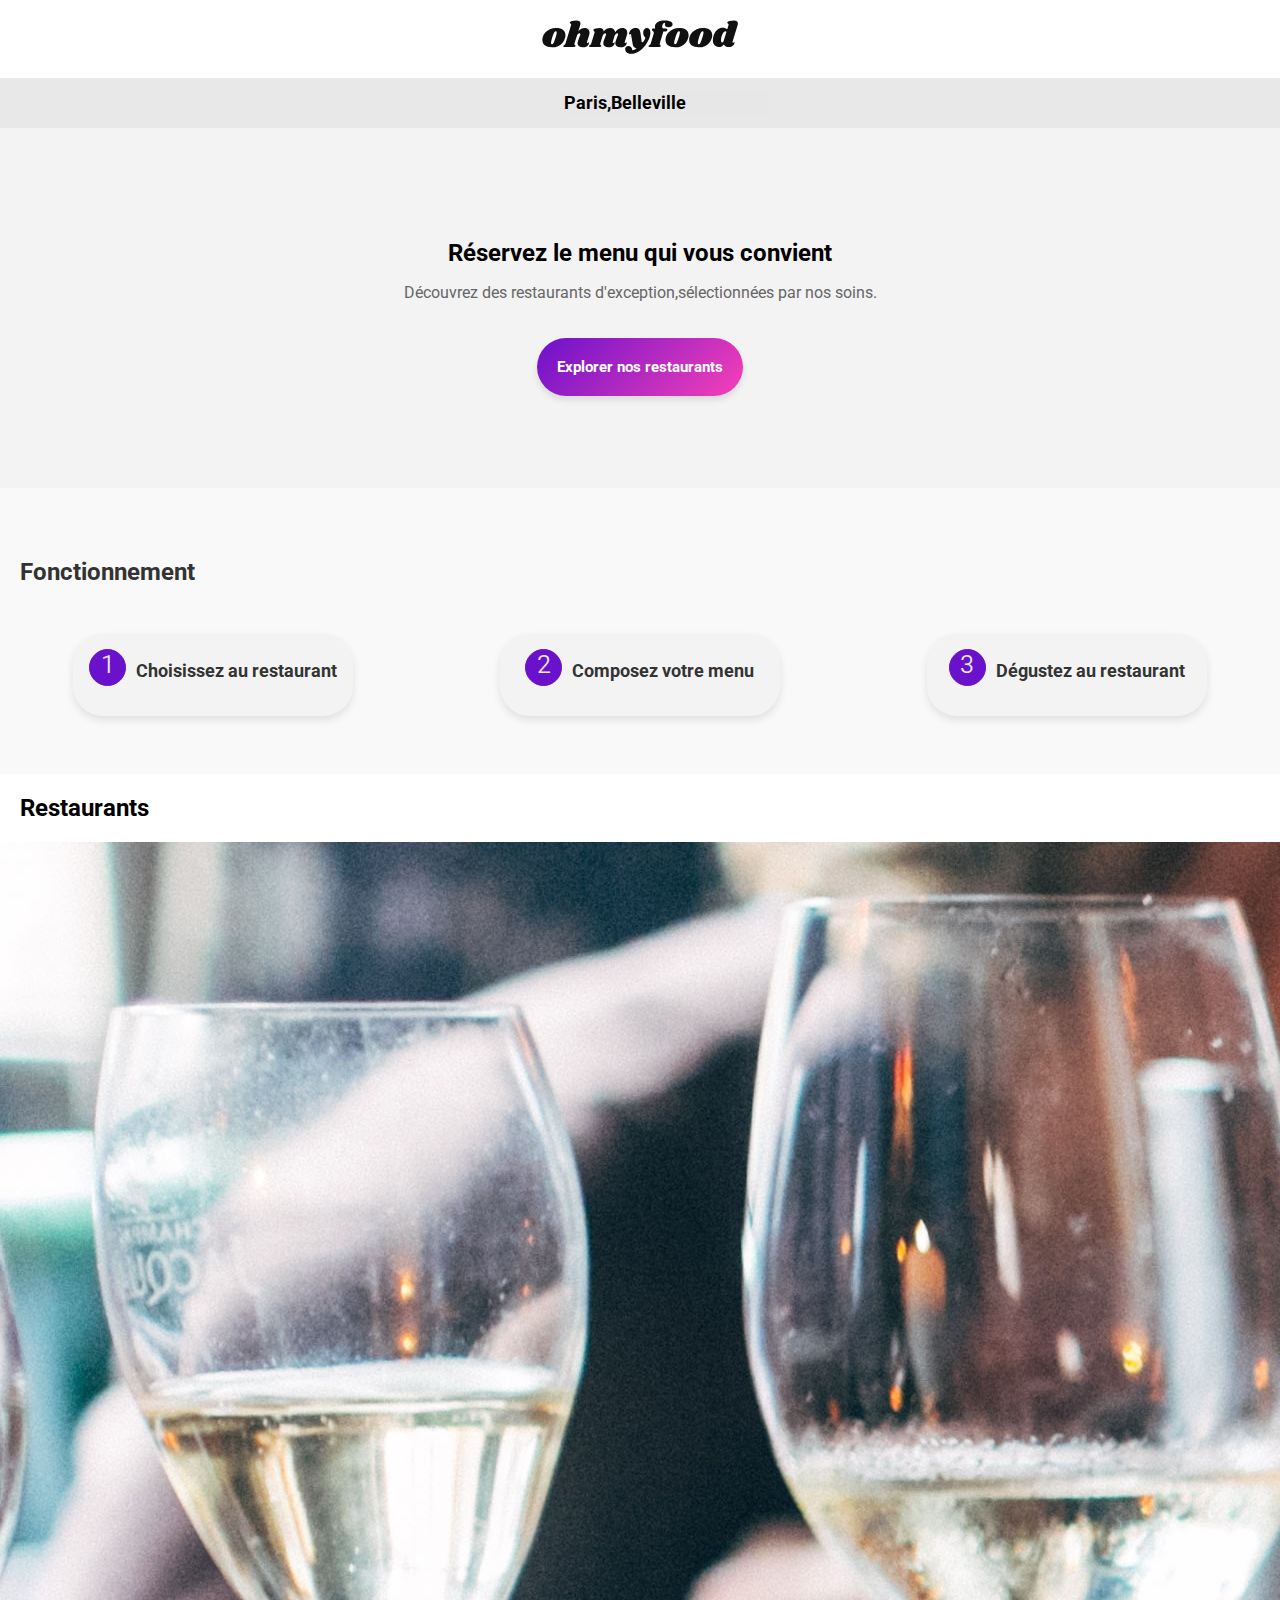
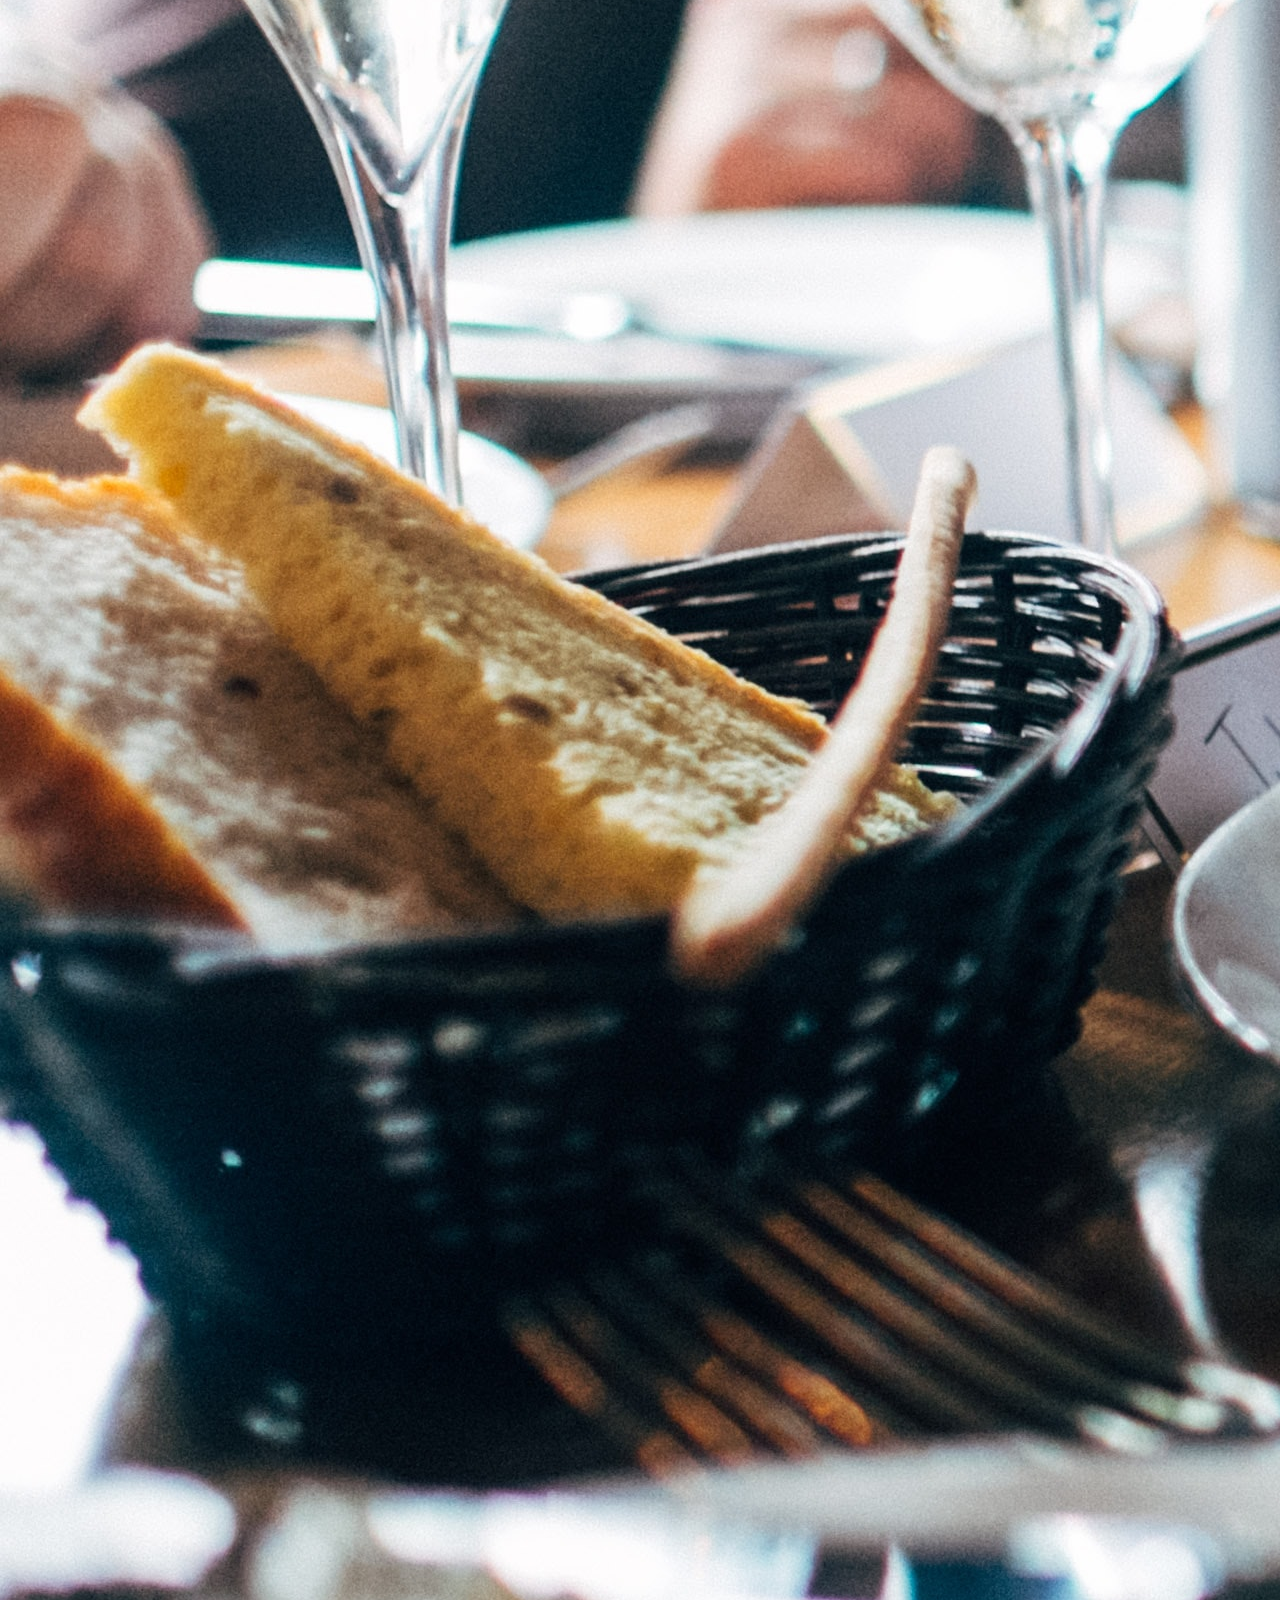
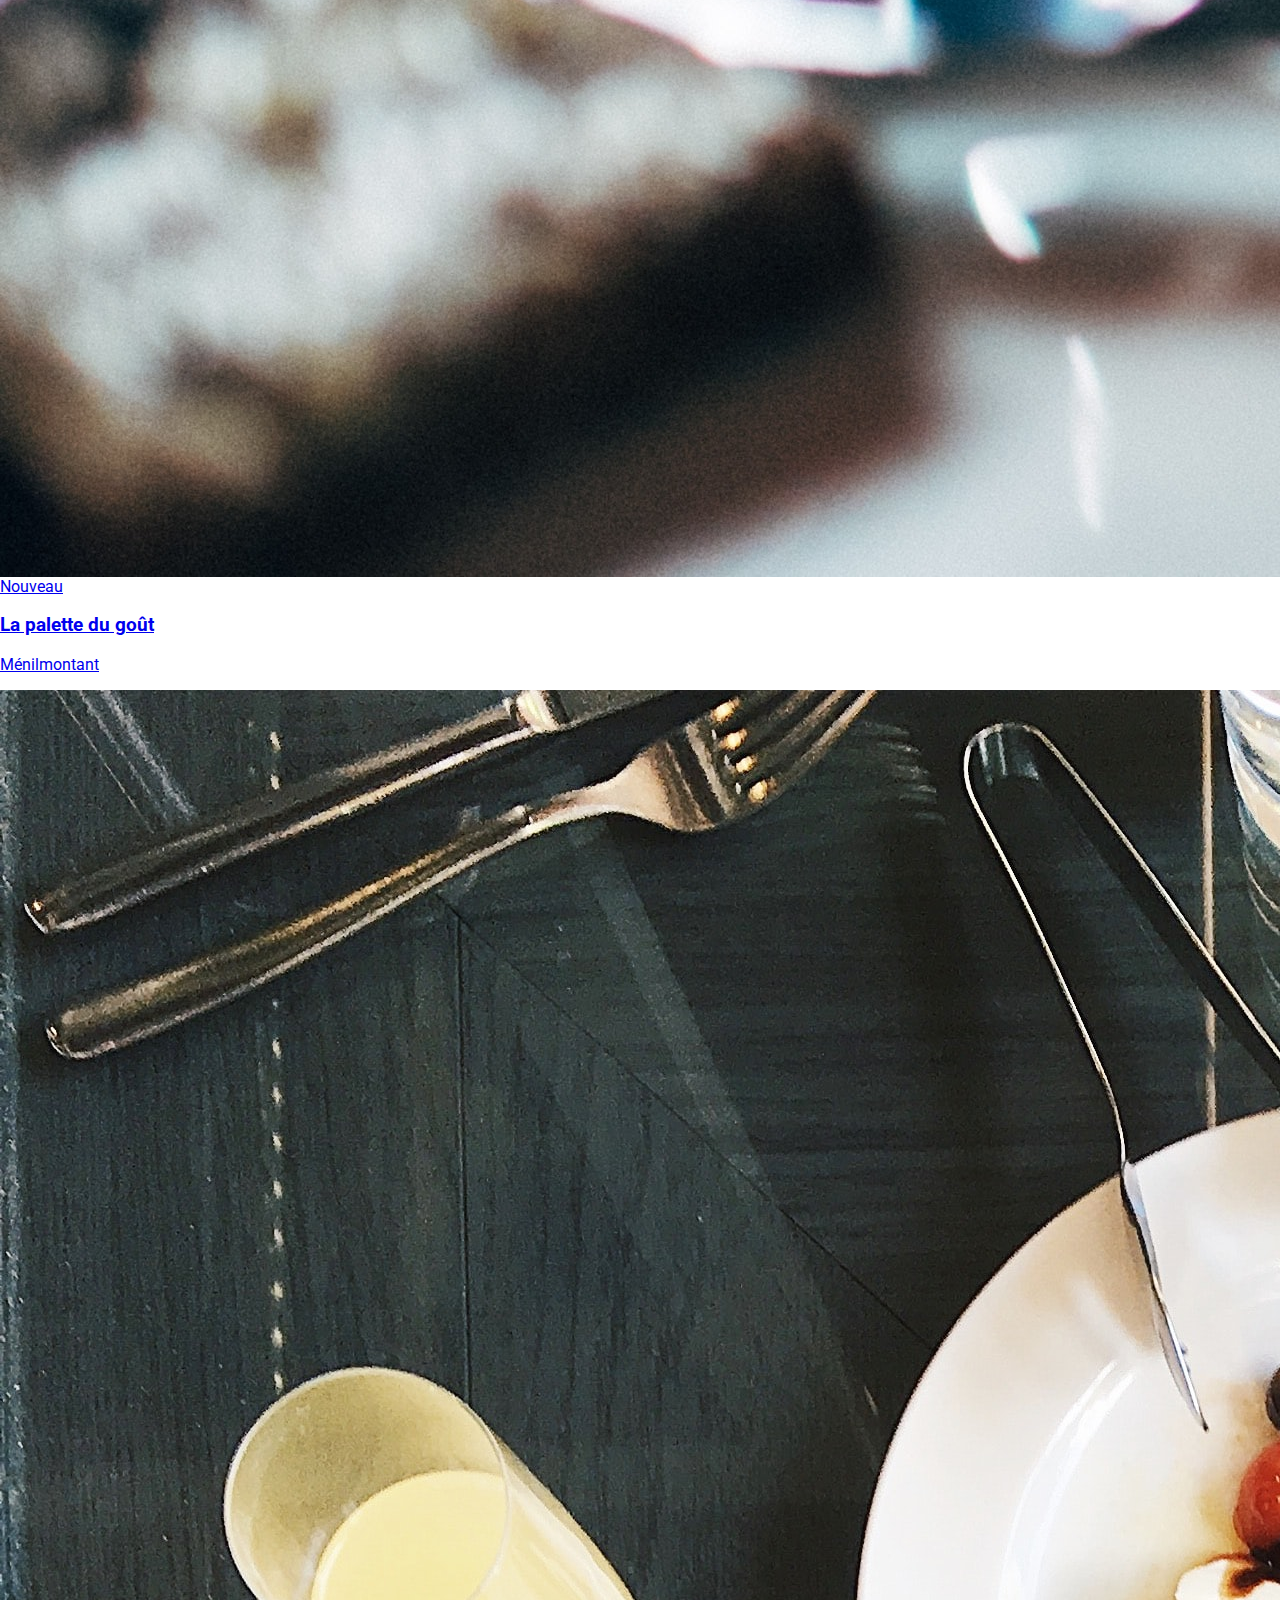
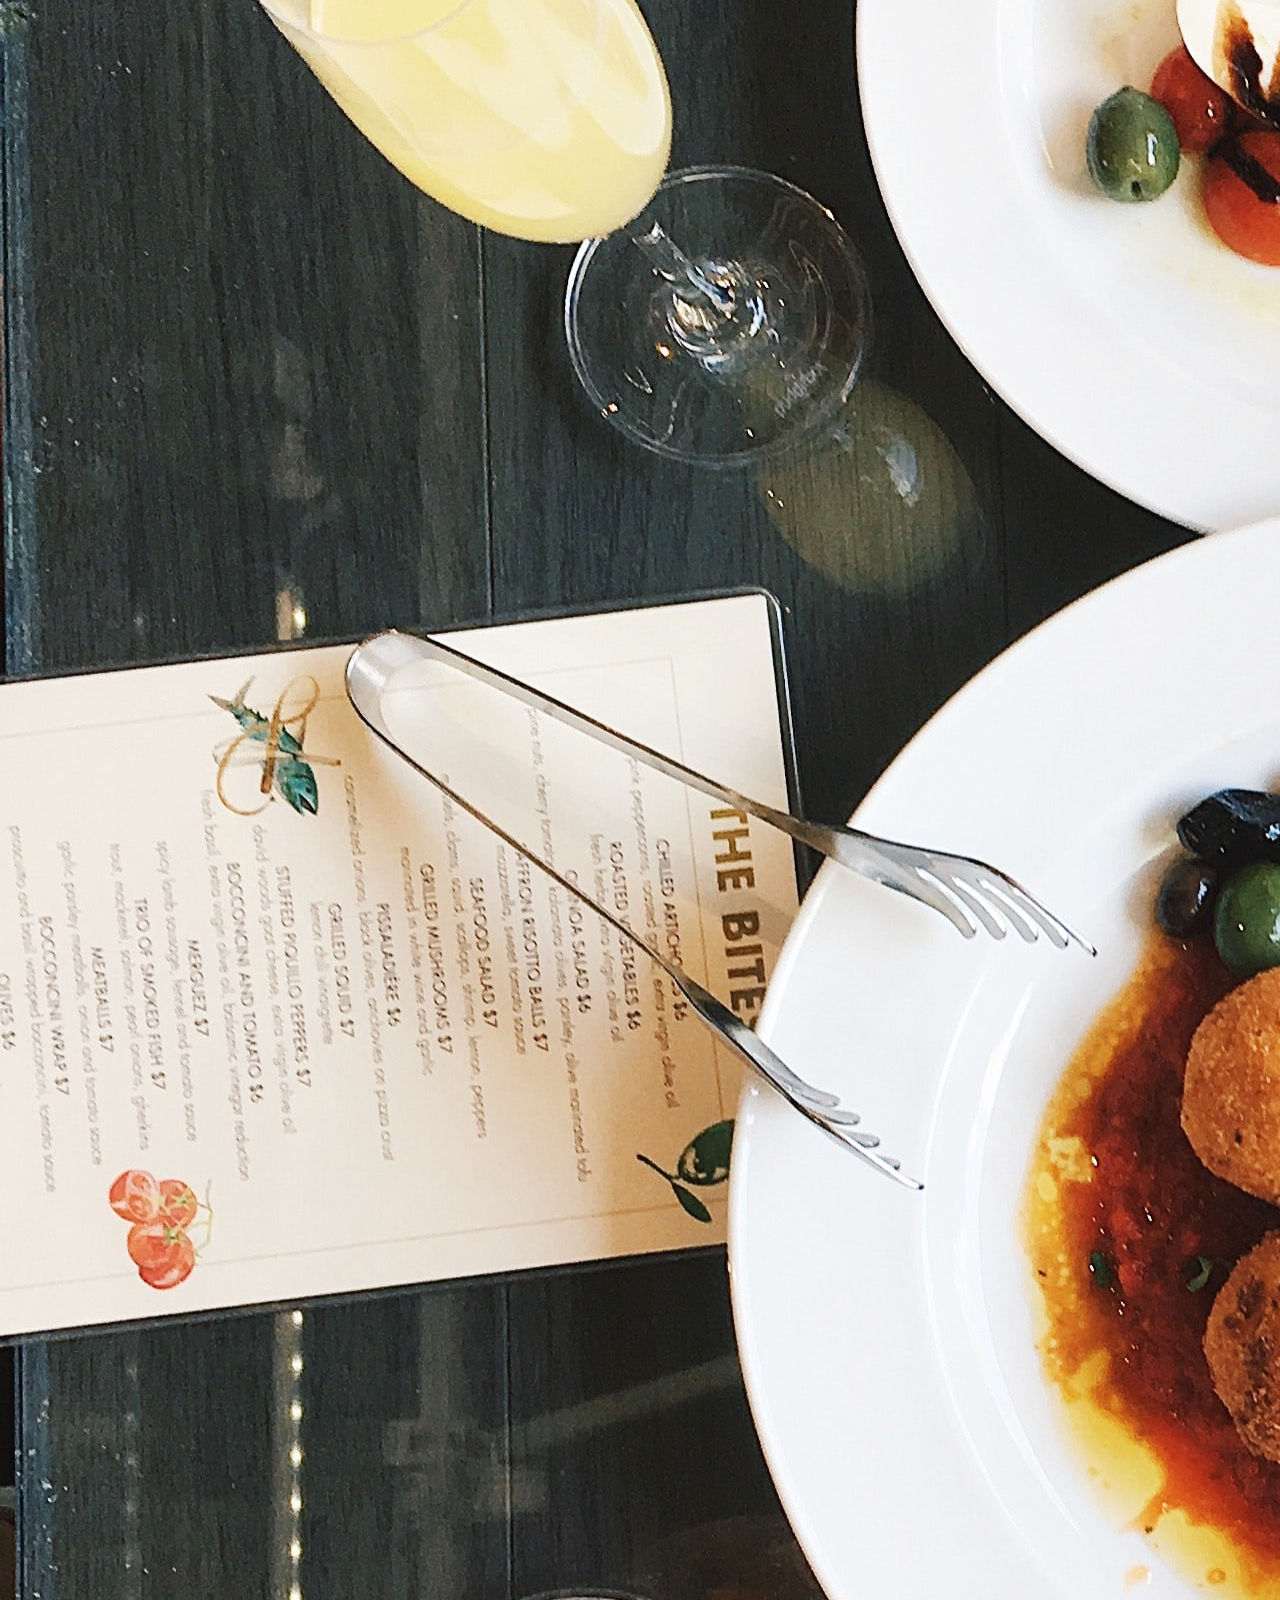
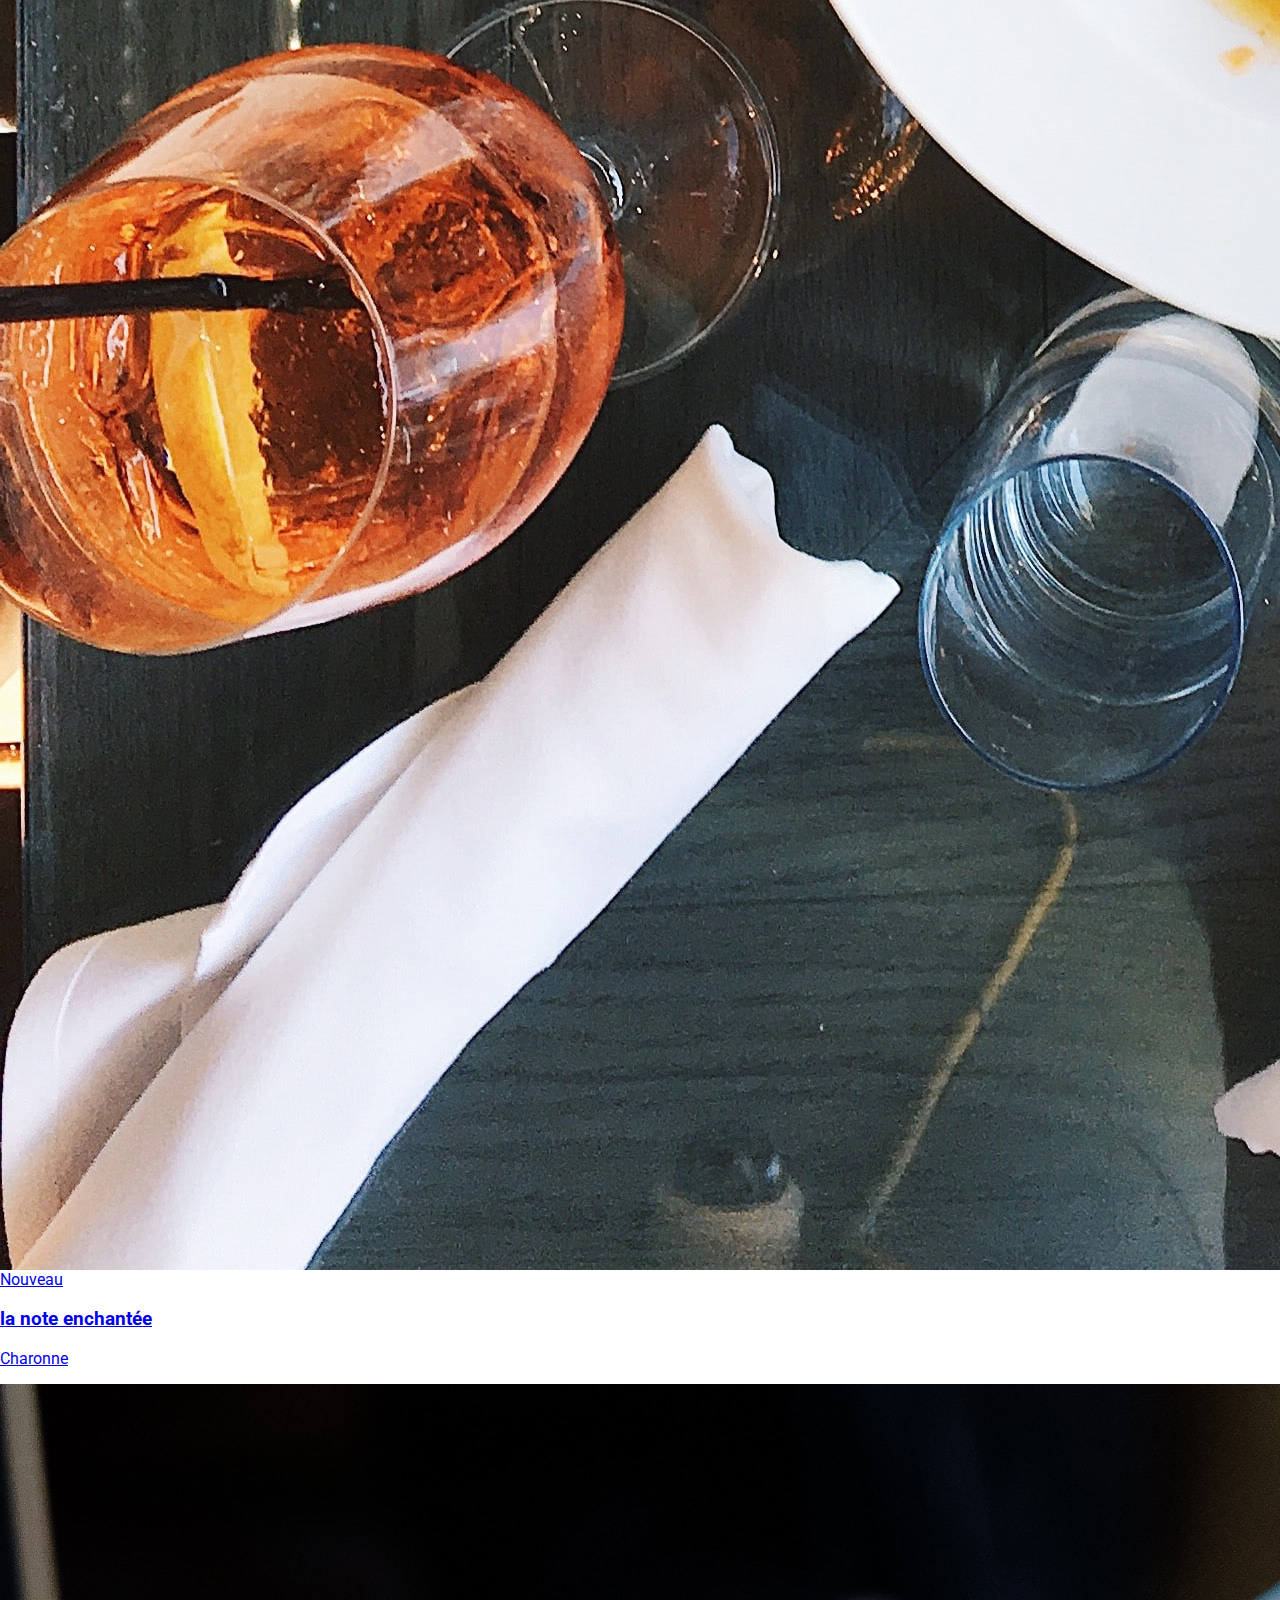
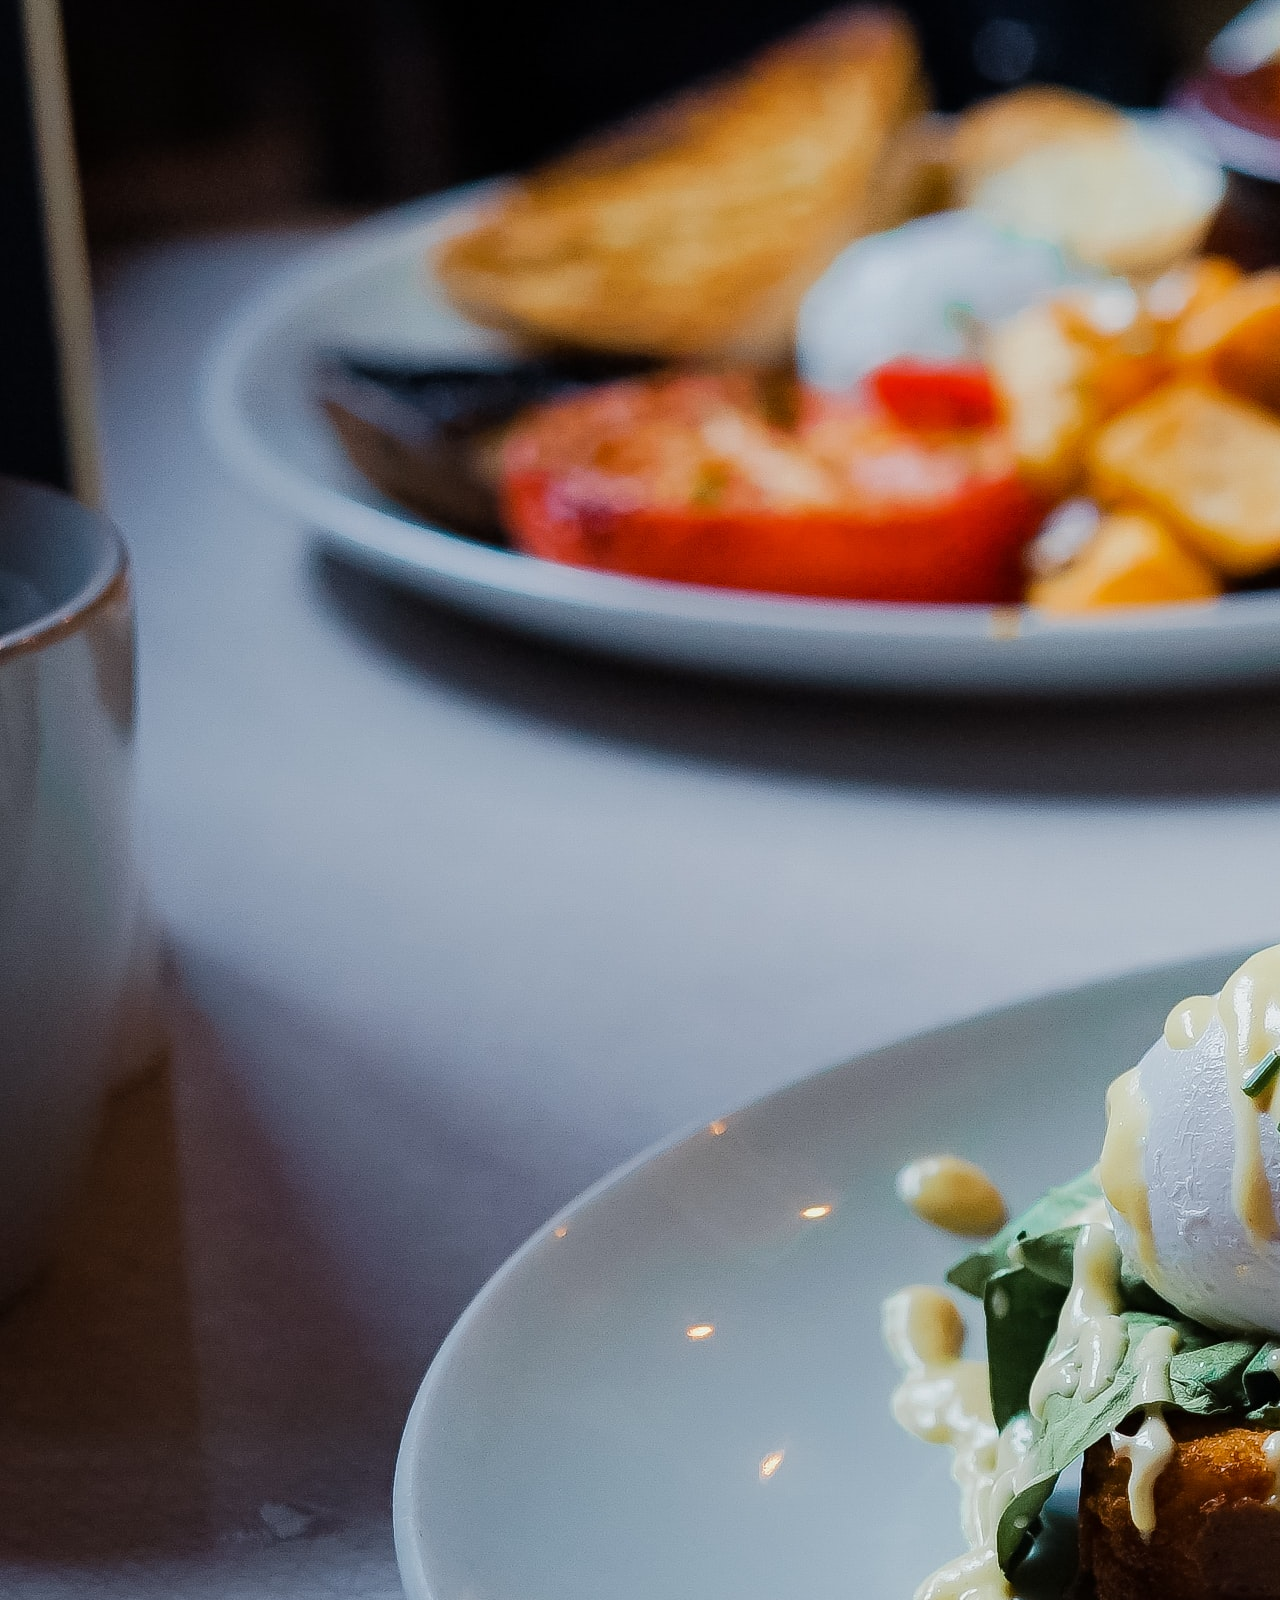
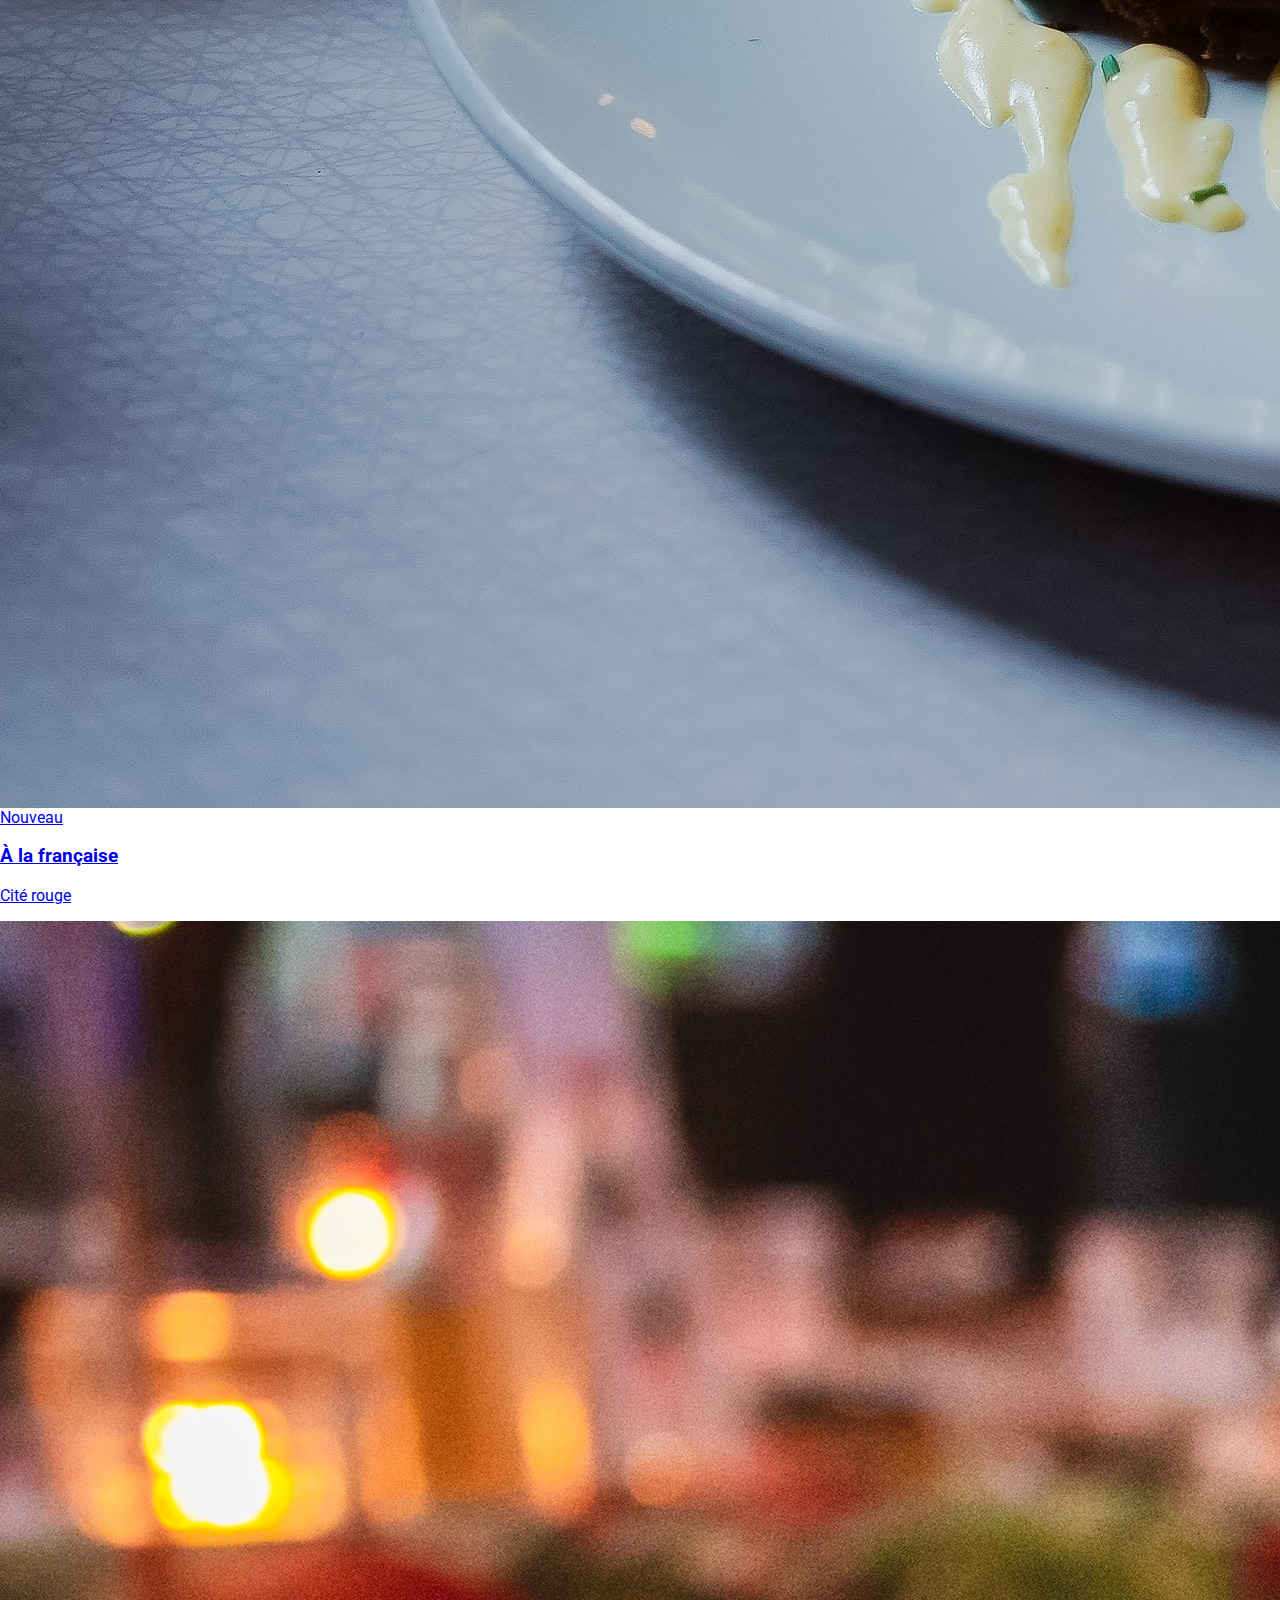
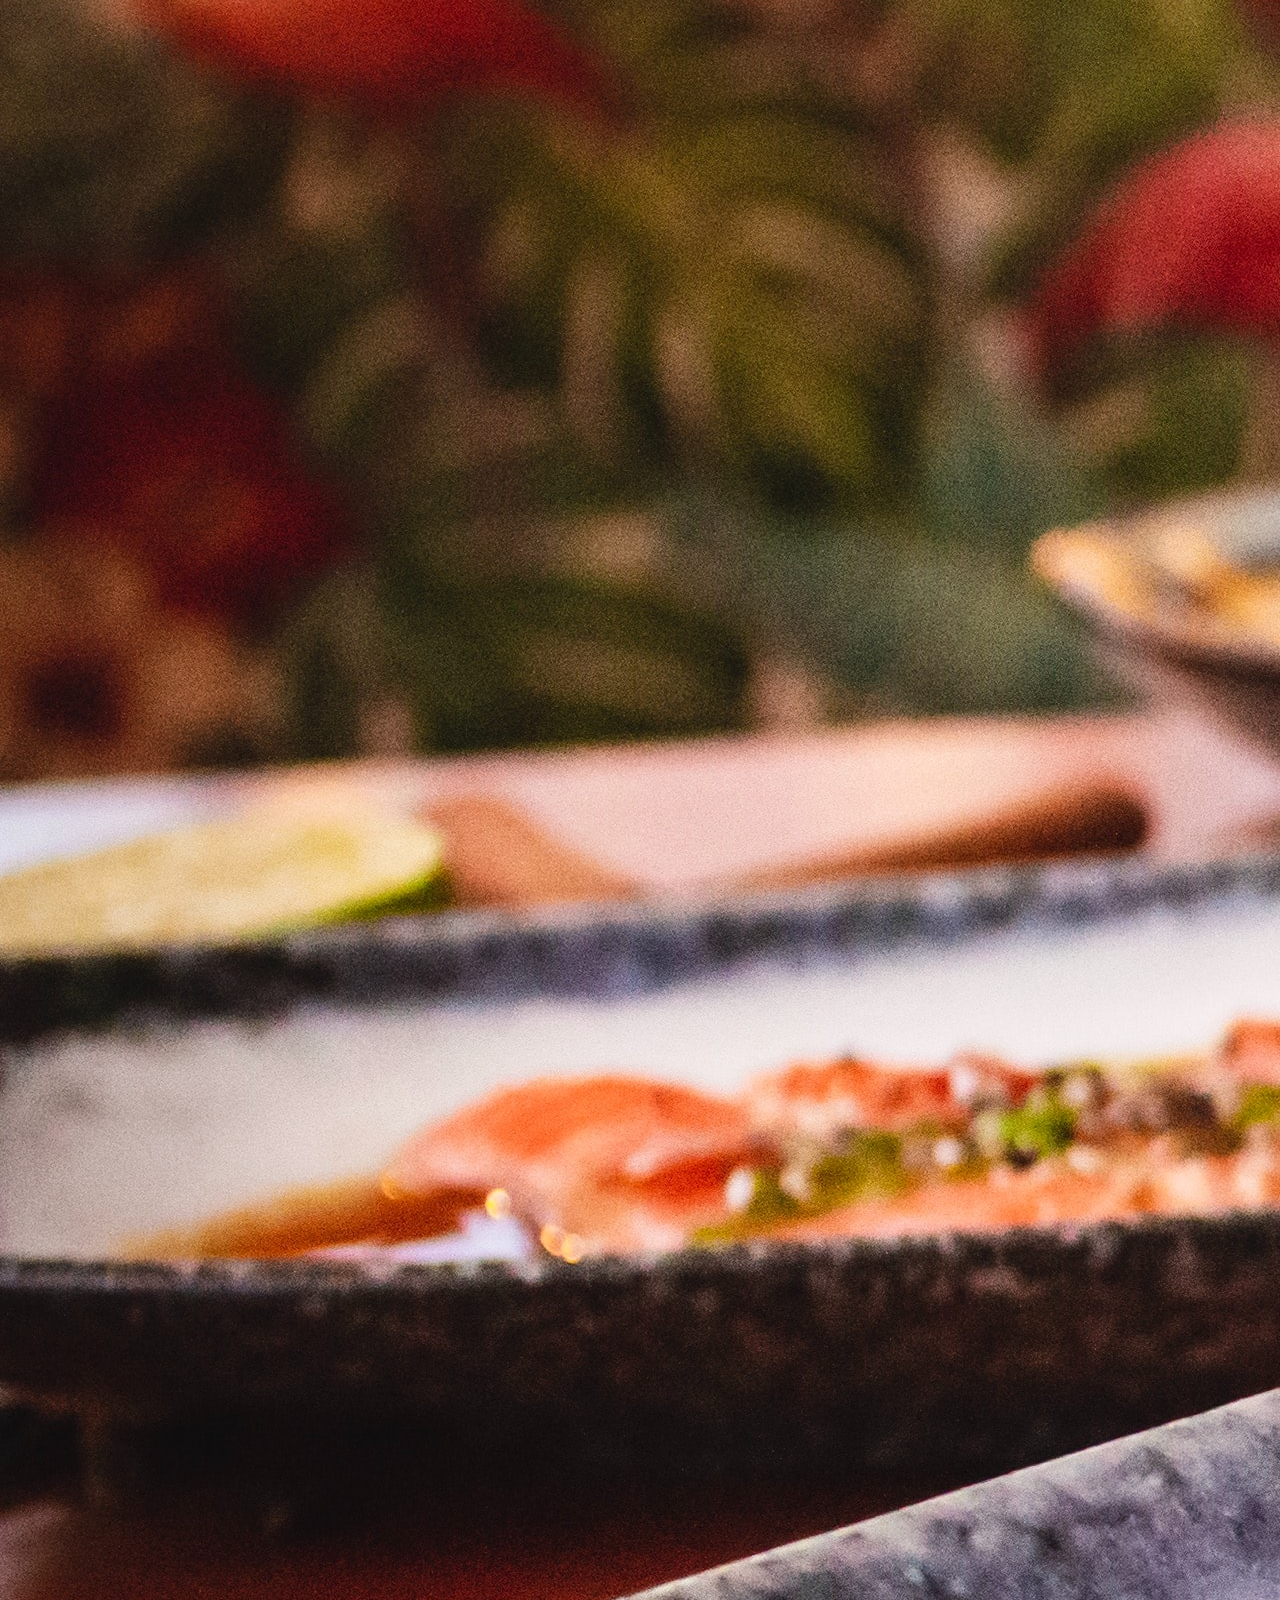
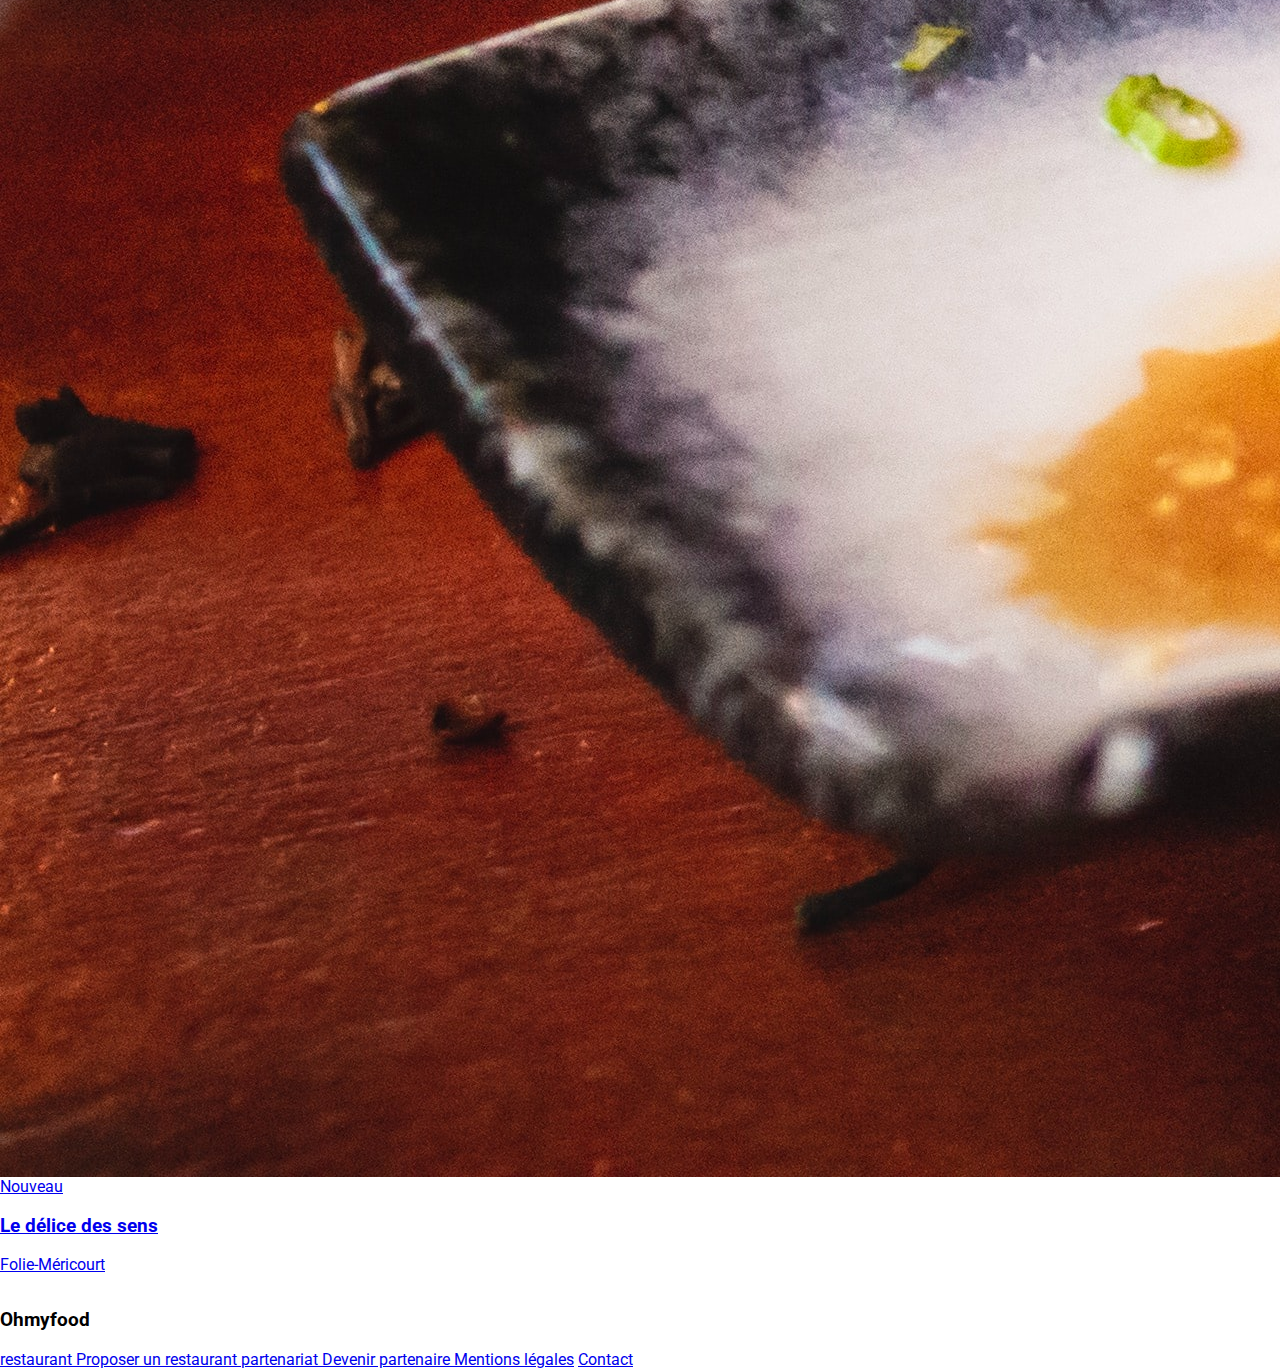
==== index.html @ b52eb246 "qq modis scss" ====
<!DOCTYPE html>
<html lang="fr">
<head>
    <meta charset="UTF-8">
    <meta name="viewport" content="width=device-width, initial-scale=1.0">
    <title>Oh my food</title>
    <link rel="preconnect" href="https://fonts.googleapis.com">
    <link rel="preconnect" href="https://fonts.gstatic.com" crossorigin>
    <link href="https://fonts.googleapis.com/css2?family=Roboto:ital,wght@0,100;0,300;0,400;0,500;0,700;0,900;1,100;1,300;1,400;1,500;1,700;1,900&family=Shrikhand&display=swap" rel="stylesheet">
    <link rel="stylesheet" href="SASS/style.css">
</head>
<body>
    <div class="main-container">
        <header class="header">
            <div class="container-logo">
               <img src="./images/logo/ohmyfood@2x.svg" alt="logo ohmyfood">   
            </div>
        </header>
    </div>                
            <!--formulaire de recherche-->
           
     <form method="get" action="#" class="formulaire">
        <i class="fa-solid fa-location-dot"></i>
        <input type="search" class="texte-recherche" name="localisation" placeholder="Paris,Belleville">
     </form>          
    
            <!--les reservations-->

    <section class="reservations">
        <div class="texte-reservations">
            <h2>Réservez le menu qui vous convient</h2>
            <p>Découvrez des restaurants d'exception,sélectionnées par nos soins.</p>
        </div> 

        <div class="button">
            <a href="#" class="button"><h3>Explorer nos restaurants</h3></a>  
        </div>
    </section>

            <!--Fonctionnement-->
            
    <section class="Fonctionnement">
        
        <h2 class="title-Fonctionnement">Fonctionnement</h2>
            
        <div class="container-fonctionnement">
            
            <article class="ordercard">
                <div class="ordernumber">1</div>
                <i class="fa-solid fa-mobile-screen-button"></i>
                <h3 class="orderText">Choisissez au restaurant</h3>
            </article>
            
            <article class="ordercard">
                <div class="ordernumber">2</div>
                <i class="fa-regular fa-list-ul"></i>
                <h3 class="orderText">Composez votre menu</h3>
            </article>    
                
            <article class="ordercard">
                <div class="ordernumber">3</div>
                <i class="fa-solid fa-store"></i>
                <h3 class="orderText">Dégustez au restaurant</h3>
            </article>    
        </div>
    </section>
    
            <!--Restaurants-->
<main>
    <section class="restaurants">
        
        <h2 class="title-restaurant">Restaurants</h2>
            
        <div class="container-restaurant">
            <a href="#">
                <article class="card-restaurant">
                    <img src="./images/restaurants/jay-wennington-N_Y88TWmGwA-unsplash.jpg" alt="la palette du gout">   
                    <div class="tag">Nouveau</div>
                    <div class="card-content">
                        <h3 class="restaurantname">La palette du goût</h3>
                        <p class="restaurantlocation">Ménilmontant</p>
                    </div>
                </article>
            </a>
            <a href="#">
                <article class="card-restaurant">
                    <img src="./images/restaurants/stil-u2Lp8tXIcjw-unsplash.jpg" alt="la note enchantée">
                    <div class="tag">Nouveau</div>
                    <div class="card-content">
                        <h3 class="restaurantname">la note enchantée</h3>
                        <p class="restaurantlocation">Charonne</p>
                    </div>
                </article>
            </a>
            <a href="#">
                <article class="card-restaurant">
                    <img src="./images/restaurants/toa-heftiba-DQKerTsQwi0-unsplash.jpg" alt="A la francaise">
                    <div class="tag">Nouveau</div>
                    <div class="card-content">
                        <h3 class="restaurantname">À la française</h3>
                        <p class="restaurantlocation">Cité rouge</p>
                    </div>
                </article>
            </a>
            <a href="#">
                <article class="card-restaurant">
                    <img src="./images/restaurants/louis-hansel-shotsoflouis-qNBGVyOCY8Q-unsplash.jpg" alt="Le delice des sens">
                    <div class="tag">Nouveau</div>
                    <div class="card-content">
                        <h3 class="restaurantname">Le délice des sens</h3>
                        <p class="restaurantlocation">Folie-Méricourt</p>
                    </div>
                </article>
            </a>    
        </div>
    </section>
</main>
            <!--footer-->
    
<footer>
    <div class="information">
        <h3 class="footer-title">Ohmyfood</h3>
    <nav>
        <a href="#" class="footerLink">
            <span class="fa-solid fa-utensils">restaurant</span>
            Proposer un restaurant
        </a>
        <a href="#" class="footerLink">
            <span class="fa-sharp fa-solid fa-handshake-angle">partenariat</span>
            Devenir partenaire
        </a>
        <a href="#" class="footerLink">Mentions légales</a>
        <a href="mailto:contact@ohmyfood.com" class="footerLink">Contact</a>
    </nav>   
    </div>
</footer>
</body>
</html>
---- SASS/style.css ----
* {
  font-family: "Roboto", sans-serif;
}

html {
  height: 100%;
}

body {
  margin: 0px;
}

header, container-logo {
  margin-top: 20px;
  margin-bottom: 20px;
  display: flex;
  flex-direction: column;
  align-items: center;
}

/*****formulaire de recherche*****/
.formulaire {
  background-color: rgba(231, 231, 231, 0.962);
  width: 100%;
  height: 50px;
  display: flex;
  align-items: center;
  justify-content: center;
  margin-right: 15px;
}

.texte-recherche {
  border-style: none;
  border-right: none;
  font-size: 16px;
  font-weight: 500;
  background-color: rgba(231, 231, 231, 0.962);
  margin-left: 50px;
  outline: none;
}

.texte-recherche::-moz-placeholder {
  font-weight: 700;
  font-size: 18px;
  line-height: 21.13px;
  color: black;
}

.texte-recherche::placeholder {
  font-weight: 700;
  font-size: 18px;
  line-height: 21.13px;
  color: black;
}

/*****reservations*****/
.reservations {
  background-color: rgb(243, 243, 243);
  display: flex;
  flex-direction: column;
  align-items: center;
  justify-content: center;
  height: 40vh;
}
.reservations .texte-reservations {
  text-align: center;
  margin-bottom: 20px;
}
.reservations .texte-reservations h2 {
  font-size: 24 px;
  font-weight: 700;
  margin-bottom: 10px;
}
.reservations .texte-reservations p {
  font-size: 16px;
  color: #666666;
}
.reservations .button a {
  padding: 15px 15px;
  background: linear-gradient(135deg, #6a11cb, #f740b7);
  color: white;
  text-decoration: none;
  border-radius: 50px;
  font-size: 15px;
  font-weight: bold;
  display: inline-block;
  text-align: center;
  box-shadow: 0 4px 6px rgba(0, 0, 0, 0.1);
  transition: background 0.3s ease;
}
.reservations .button a h3 {
  margin: 5px;
  font-size: 15px;
}
.reservations .button a:hover {
  background: linear-gradient(135deg, #b359e6, #ff66cc);
}

/*****fonctionnement*****/
.Fonctionnement {
  padding: 50px 0;
  background-color: #f9f9f9;
}
.Fonctionnement .title-Fonctionnement {
  text-align: start;
  margin-left: 20px;
  font-weight: bold;
  margin-bottom: 40px;
  color: #333;
}
.Fonctionnement .container-fonctionnement {
  display: flex;
  justify-content: space-around;
  align-items: center;
  flex-wrap: wrap;
}
.Fonctionnement .ordercard {
  display: flex;
  align-items: center;
  justify-content: center;
  background-color: #fff;
  border-radius: 30px 30px 30px 30px;
  position: relative;
  padding: 15px;
  text-align: center;
  width: 250px;
  margin: 8px;
  box-shadow: 0 4px 8px rgba(0, 0, 0, 0.1);
  transition: transform 0.3s ease, box-shadow 0.3s ease;
  background-color: rgb(243, 243, 243);
}
.Fonctionnement .ordercard:hover {
  transform: translateY(-5px);
  box-shadow: 0 8px 16px rgba(0, 0, 0, 0.2);
}
.Fonctionnement .ordercard .ordernumber {
  font-size: 25px;
  font-weight: 350;
  color: hsl(270, 14%, 92%); /* Couleur violette */
  margin-bottom: 15px;
  margin-right: 10px;
  border: solid 1px #6a11cb;
  border-radius: 50%;
  width: 35px;
  height: 35px;
  background-color: #6a11cb;
}
.Fonctionnement .ordercard .fa-store {
  font-size: 40px;
  color: #6a11cb;
  margin-bottom: 15px;
}
.Fonctionnement .ordercard .orderText {
  font-size: 18px;
  color: #333;
  margin-top: 10px;
}

/*****restaurants*****/
.title-restaurant {
  margin-left: 20px;
}

.card-restaurant {
  display: flex;
  flex-direction: column;
  flex-wrap: wrap;
  justify-content: space-between;
}/*# sourceMappingURL=style.css.map */
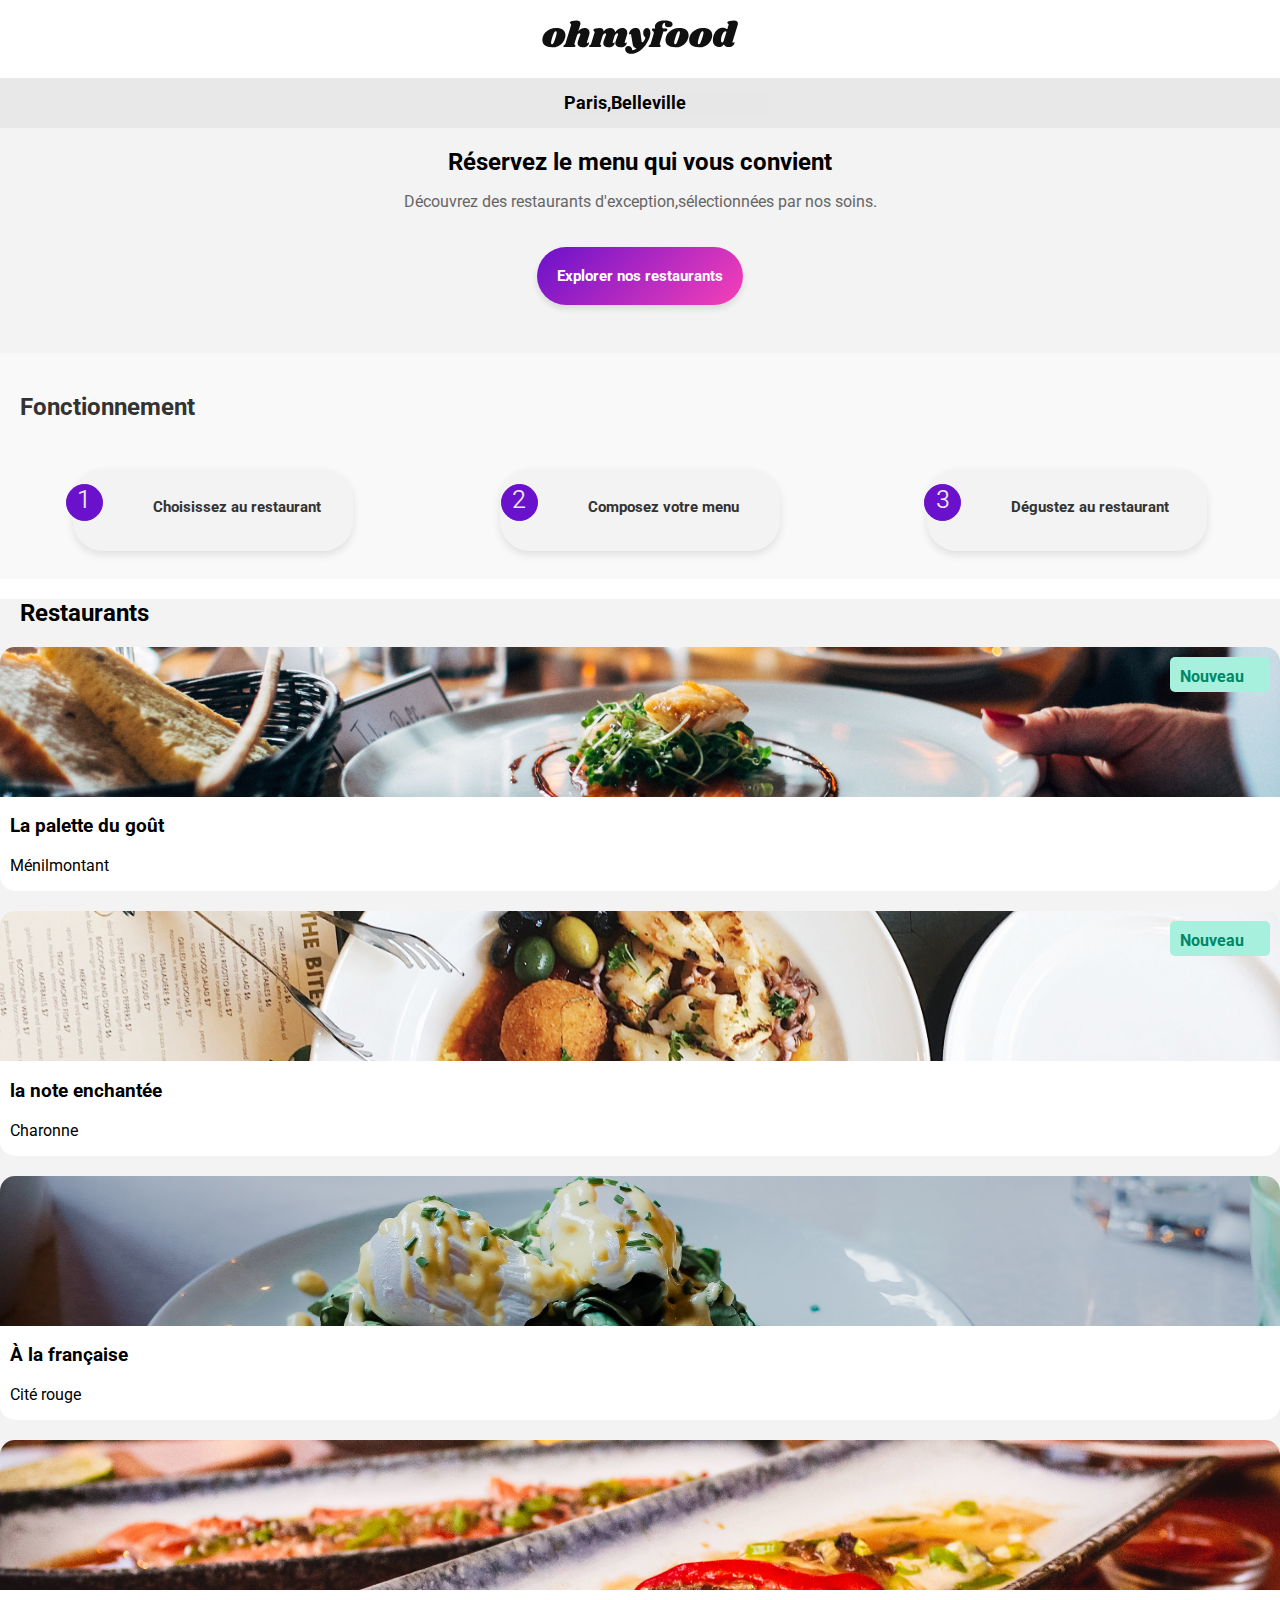
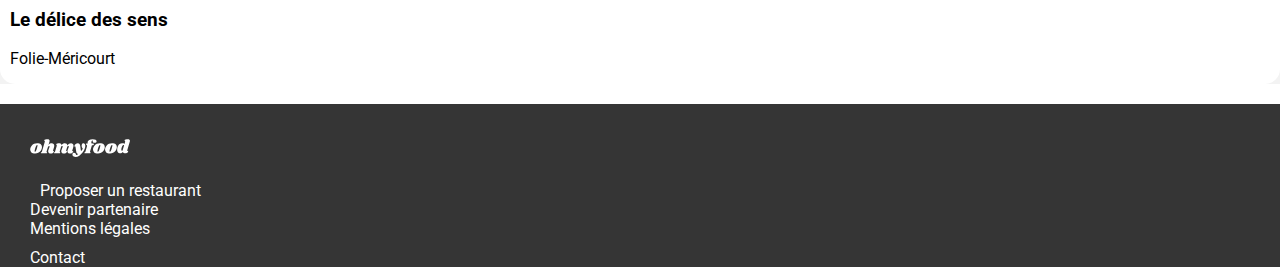
==== commit 19fdd10c: "qq finalites pages index" ====
--- a/index.html
+++ b/index.html
@@ -7,7 +7,11 @@
     <link rel="preconnect" href="https://fonts.googleapis.com">
     <link rel="preconnect" href="https://fonts.gstatic.com" crossorigin>
     <link href="https://fonts.googleapis.com/css2?family=Roboto:ital,wght@0,100;0,300;0,400;0,500;0,700;0,900;1,100;1,300;1,400;1,500;1,700;1,900&family=Shrikhand&display=swap" rel="stylesheet">
+    <link rel="stylesheet" href="https://cdnjs.cloudflare.com/ajax/libs/font-awesome/6.2.1/css/all.min.css"
+    integrity="sha512-MV7K8+y+gLIBoVD59lQIYicR65iaqukzvf/nwasF0nqhPay5w/9lJmVM2hMDcnK1OnMGCdVK+iQrJ7lzPJQd1w=="
+    crossorigin="anonymous" referrerpolicy="no-referrer" >
     <link rel="stylesheet" href="SASS/style.css">
+
 </head>
 <body>
     <div class="main-container">
@@ -53,7 +57,7 @@
             
             <article class="ordercard">
                 <div class="ordernumber">2</div>
-                <i class="fa-regular fa-list-ul"></i>
+                <i class="fa-solid fa-list"></i>
                 <h3 class="orderText">Composez votre menu</h3>
             </article>    
                 
@@ -73,42 +77,44 @@
             
         <div class="container-restaurant">
             <a href="#">
-                <article class="card-restaurant">
-                    <img src="./images/restaurants/jay-wennington-N_Y88TWmGwA-unsplash.jpg" alt="la palette du gout">   
-                    <div class="tag">Nouveau</div>
+                <article class="card-restaurant">                   
+                    <img src="./images/restaurants/jay-wennington-N_Y88TWmGwA-unsplash.jpg" alt="la palette du gout">
+                    <div class="tag"><span>Nouveau</span></div>
                     <div class="card-content">
-                        <h3 class="restaurantname">La palette du goût</h3>
+                        <h3 class="restaurantname">La palette du goût</h3>                        
                         <p class="restaurantlocation">Ménilmontant</p>
+                        <i class="fa-regular fa-heart"></i>
                     </div>
                 </article>
             </a>
             <a href="#">
                 <article class="card-restaurant">
                     <img src="./images/restaurants/stil-u2Lp8tXIcjw-unsplash.jpg" alt="la note enchantée">
-                    <div class="tag">Nouveau</div>
+                    <div class="tag"><span>Nouveau</span></div>
                     <div class="card-content">
-                        <h3 class="restaurantname">la note enchantée</h3>
+                        <h3 class="restaurantname">la note enchantée</h3>                                             
                         <p class="restaurantlocation">Charonne</p>
+                        <i class="fa-solid fa-heart"></i>
                     </div>
                 </article>
             </a>
             <a href="#">
                 <article class="card-restaurant">
                     <img src="./images/restaurants/toa-heftiba-DQKerTsQwi0-unsplash.jpg" alt="A la francaise">
-                    <div class="tag">Nouveau</div>
                     <div class="card-content">
-                        <h3 class="restaurantname">À la française</h3>
+                        <h3 class="restaurantname">À la française</h3>                       
                         <p class="restaurantlocation">Cité rouge</p>
+                        <i class="fa-regular fa-heart"></i>
                     </div>
                 </article>
             </a>
             <a href="#">
                 <article class="card-restaurant">
-                    <img src="./images/restaurants/louis-hansel-shotsoflouis-qNBGVyOCY8Q-unsplash.jpg" alt="Le delice des sens">
-                    <div class="tag">Nouveau</div>
+                    <img src="./images/restaurants/louis-hansel-shotsoflouis-qNBGVyOCY8Q-unsplash.jpg" alt="Le delice des sens">                    
                     <div class="card-content">
-                        <h3 class="restaurantname">Le délice des sens</h3>
+                        <h3 class="restaurantname">Le délice des sens</h3>                        
                         <p class="restaurantlocation">Folie-Méricourt</p>
+                        <i class="fa-regular fa-heart"></i>
                     </div>
                 </article>
             </a>    
@@ -119,19 +125,15 @@
     
 <footer>
     <div class="information">
-        <h3 class="footer-title">Ohmyfood</h3>
-    <nav>
-        <a href="#" class="footerLink">
-            <span class="fa-solid fa-utensils">restaurant</span>
-            Proposer un restaurant
-        </a>
-        <a href="#" class="footerLink">
-            <span class="fa-sharp fa-solid fa-handshake-angle">partenariat</span>
-            Devenir partenaire
-        </a>
-        <a href="#" class="footerLink">Mentions légales</a>
-        <a href="mailto:contact@ohmyfood.com" class="footerLink">Contact</a>
-    </nav>   
+        <div class="container-logo">
+            <img src="./images/logo/ohmyfood@2x.svg" alt="logo ohmyfood">   
+        </div>
+    <ul>
+        <li><a href="#" class="footerlink"><i class="fa-solid fa-utensils"></i>Proposer un restaurant</a></li>
+        <li><a href="#" class="footerlink"><i class="fa-sharp fa-solid fa-handshake-angle"></i> Devenir partenaire</a></li>
+        <li><a href="#" class="footerlink">Mentions légales</a></li>
+        <li><a href="mailto:contact@ohmyfood.com" class="footerlink">Contact</a></li>
+    </ul>   
     </div>
 </footer>
 </body>
--- a/SASS/style.css
+++ b/SASS/style.css
@@ -60,7 +60,7 @@
   flex-direction: column;
   align-items: center;
   justify-content: center;
-  height: 40vh;
+  padding-bottom: 3rem;
 }
 .reservations .texte-reservations {
   text-align: center;
@@ -98,7 +98,7 @@
 
 /*****fonctionnement*****/
 .Fonctionnement {
-  padding: 50px 0;
+  padding: 20px 0px;
   background-color: #f9f9f9;
 }
 .Fonctionnement .title-Fonctionnement {
@@ -144,26 +144,149 @@
   width: 35px;
   height: 35px;
   background-color: #6a11cb;
+  position: relative;
+  right: 40px;
 }
 .Fonctionnement .ordercard .fa-store {
-  font-size: 40px;
+  font-size: 20px;
   color: #6a11cb;
-  margin-bottom: 15px;
+  margin-bottom: 10px;
+  position: relative;
+  right: 20px;
+}
+.Fonctionnement .ordercard .fa-solid.fa-list {
+  font-size: 20px;
+  color: #666666;
+  margin-bottom: 10px;
+  position: relative;
+  right: 20px;
+}
+.Fonctionnement .ordercard .fa-solid.fa-mobile-screen-button {
+  font-size: 20px;
+  color: #666666;
+  margin-bottom: 10px;
+  position: relative;
+  right: 15px;
 }
 .Fonctionnement .ordercard .orderText {
-  font-size: 18px;
+  font-size: 15px;
   color: #333;
   margin-top: 10px;
 }
 
 /*****restaurants*****/
+.restaurants {
+  background-color: rgb(243, 243, 243);
+}
+
 .title-restaurant {
   margin-left: 20px;
 }
 
+a {
+  text-decoration: none;
+}
+
 .card-restaurant {
   display: flex;
   flex-direction: column;
   flex-wrap: wrap;
   justify-content: space-between;
+  border-radius: 0px 0px 15px 15px;
+  position: relative;
+  margin-bottom: 20px;
+}
+.card-restaurant img {
+  width: 100%;
+  height: 150px;
+  -o-object-fit: cover;
+     object-fit: cover;
+  border-radius: 15px 15px 0px 0px;
+}
+.card-restaurant .tag {
+  border-radius: 5px;
+  padding: 10px;
+  width: 80px;
+  height: 15px;
+  background-color: rgb(167, 240, 222);
+  position: absolute;
+  top: 10px;
+  right: 10px;
+}
+.card-restaurant .tag span {
+  color: rgb(0, 135, 102);
+  font-weight: bold;
+}
+.card-restaurant .card-content {
+  border-radius: 0px 0px 15px 15px;
+  border: none;
+  background-color: white;
+  position: relative;
+}
+.card-restaurant h3.restaurantname {
+  margin-left: 10px;
+  color: black;
+}
+.card-restaurant p.restaurantlocation {
+  margin-left: 10px;
+  color: black;
+}
+
+.fa-regular.fa-heart {
+  font-size: 20px;
+  color: black;
+  position: absolute;
+  right: 20px;
+  bottom: 20px;
+}
+
+.fa-solid.fa-heart {
+  font-size: 20px;
+  color: rgb(151, 71, 255);
+  position: absolute;
+  right: 20px;
+  bottom: 20px;
+}
+
+footer {
+  background-color: rgb(53, 53, 53);
+}
+
+.information {
+  display: flex;
+  flex-direction: column;
+  flex-wrap: nowrap;
+  margin-left: 30px;
+}
+
+footer .container-logo img {
+  width: 100px;
+  height: auto;
+  margin-bottom: 20px;
+  margin-top: 35px;
+  filter: brightness(0) invert(1);
+}
+
+footer ul {
+  list-style-type: none;
+  padding-left: 0;
+  margin: 0;
+}
+
+a.footerlink {
+  color: white;
+  gap: 15px;
+}
+
+i.fa-solid.fa-utensils {
+  padding-right: 10px;
+  margin-bottom: 10px;
+}
+
+i.fa-sharp.fa-solid.fa-handshake-angle {
+  margin-bottom: 10px;
+}
+
+footer ul li:nth-last-child(2) {
+  margin-bottom: 10px;
 }/*# sourceMappingURL=style.css.map */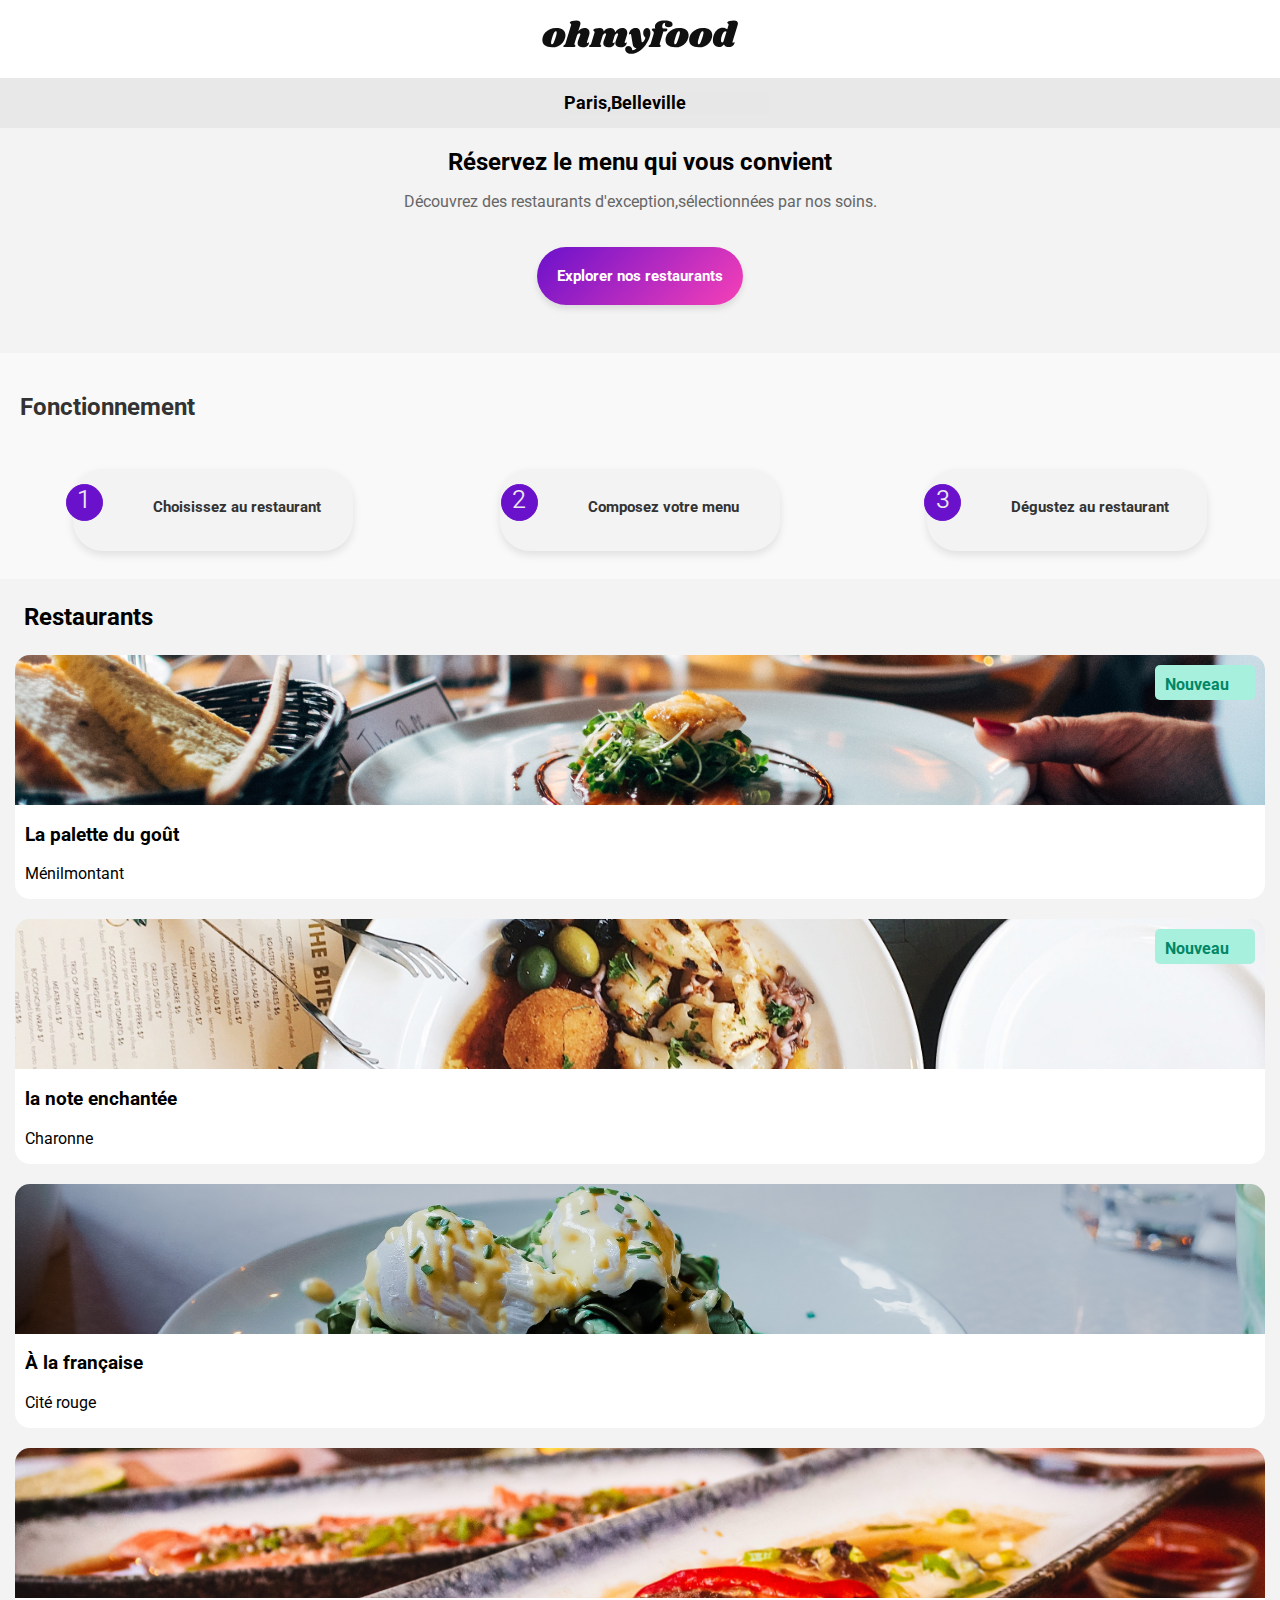
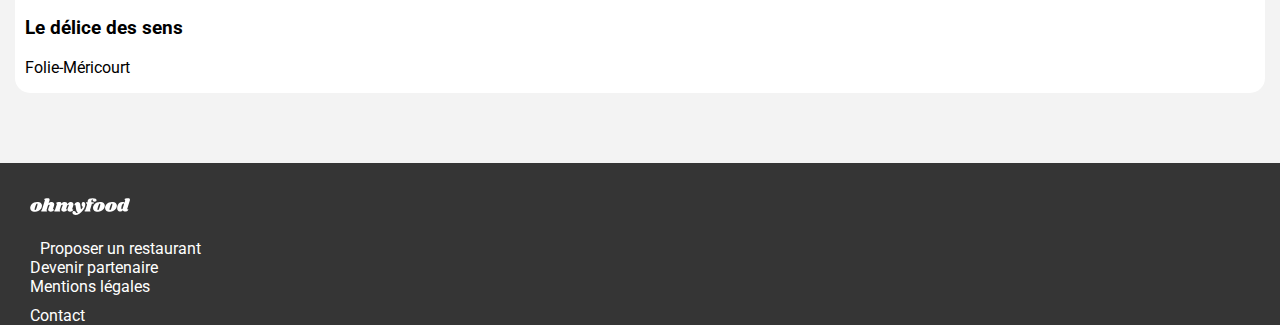
==== commit 9223eeb0: "ajout lien" ====
--- a/index.html
+++ b/index.html
@@ -76,7 +76,7 @@
         <h2 class="title-restaurant">Restaurants</h2>
             
         <div class="container-restaurant">
-            <a href="#">
+            <a href="restaurants/menu.lapalettedugout.html">
                 <article class="card-restaurant">                   
                     <img src="./images/restaurants/jay-wennington-N_Y88TWmGwA-unsplash.jpg" alt="la palette du gout">
                     <div class="tag"><span>Nouveau</span></div>
--- a/SASS/style.css
+++ b/SASS/style.css
@@ -8,14 +8,6 @@
 
 body {
   margin: 0px;
-}
-
-header, container-logo {
-  margin-top: 20px;
-  margin-bottom: 20px;
-  display: flex;
-  flex-direction: column;
-  align-items: center;
 }
 
 /*****formulaire de recherche*****/
@@ -29,6 +21,152 @@
   margin-right: 15px;
 }
 
+/*****reservations*****/
+.reservations {
+  background-color: rgb(243, 243, 243);
+  display: flex;
+  flex-direction: column;
+  align-items: center;
+  justify-content: center;
+  padding-bottom: 3rem;
+}
+.reservations .texte-reservations {
+  text-align: center;
+  margin-bottom: 20px;
+}
+.reservations .texte-reservations h2 {
+  font-size: 24 px;
+  font-weight: 700;
+  margin-bottom: 10px;
+}
+.reservations .texte-reservations p {
+  font-size: 16px;
+  color: #666666;
+}
+
+/*****fonctionnement*****/
+.Fonctionnement {
+  padding: 20px 0px;
+  background-color: #f9f9f9;
+}
+.Fonctionnement .title-Fonctionnement {
+  text-align: start;
+  margin-left: 20px;
+  font-weight: bold;
+  margin-bottom: 40px;
+  color: #333;
+}
+
+.container-fonctionnement {
+  display: flex;
+  justify-content: space-around;
+  align-items: center;
+  flex-wrap: wrap;
+}
+
+.ordercard {
+  display: flex;
+  align-items: center;
+  justify-content: center;
+  background-color: #fff;
+  border-radius: 30px 30px 30px 30px;
+  position: relative;
+  padding: 15px;
+  text-align: center;
+  width: 250px;
+  margin: 8px;
+  box-shadow: 0 4px 8px rgba(0, 0, 0, 0.1);
+  transition: transform 0.3s ease, box-shadow 0.3s ease;
+  background-color: rgb(243, 243, 243);
+}
+.ordercard:hover {
+  transform: translateY(-5px);
+  box-shadow: 0 8px 16px rgba(0, 0, 0, 0.2);
+}
+.ordercard .ordernumber {
+  font-size: 25px;
+  font-weight: 350;
+  color: hsl(270, 14%, 92%); /* Couleur violette */
+  margin-bottom: 15px;
+  margin-right: 10px;
+  border: solid 1px #6a11cb;
+  border-radius: 50%;
+  width: 35px;
+  height: 35px;
+  background-color: #6a11cb;
+  position: relative;
+  right: 40px;
+}
+.ordercard .ordernumber :nth-child(2) {
+  position: relative;
+  top: 10px;
+  left: -45px;
+}
+.ordercard .fa-store {
+  font-size: 20px;
+  color: #6a11cb;
+  margin-bottom: 10px;
+  position: relative;
+  right: 20px;
+}
+.ordercard .fa-solid.fa-list {
+  font-size: 20px;
+  color: #666666;
+  margin-bottom: 10px;
+  position: relative;
+  right: 20px;
+}
+.ordercard .fa-solid.fa-mobile-screen-button {
+  font-size: 20px;
+  color: #666666;
+  margin-bottom: 10px;
+  position: relative;
+  right: 15px;
+}
+.ordercard .orderText {
+  font-size: 15px;
+  color: #333;
+  margin-top: 10px;
+}
+
+/*****restaurantacceuil*****/
+.restaurants {
+  background-color: rgb(243, 243, 243);
+  padding-bottom: 50px;
+}
+
+.title-restaurant {
+  margin: 0;
+  padding: 1em;
+}
+
+a {
+  text-decoration: none;
+}
+
+/*****restaurantmenu*****/
+.presentation_restaurant img {
+  width: 100%;
+  height: 280px;
+  -o-object-fit: cover;
+     object-fit: cover;
+}
+
+.menu_restaurant {
+  background-color: rgb(243, 243, 243);
+  border-top-right-radius: 35px;
+  border-top-left-radius: 35px;
+  padding-top: 15px;
+  position: relative;
+  top: -33px;
+}
+
+h1 {
+  font-family: "Shrikhand";
+  font-weight: 900;
+}
+
+/******formulaire*****/
 .texte-recherche {
   border-style: none;
   border-right: none;
@@ -53,29 +191,8 @@
   color: black;
 }
 
-/*****reservations*****/
-.reservations {
-  background-color: rgb(243, 243, 243);
-  display: flex;
-  flex-direction: column;
-  align-items: center;
-  justify-content: center;
-  padding-bottom: 3rem;
-}
-.reservations .texte-reservations {
-  text-align: center;
-  margin-bottom: 20px;
-}
-.reservations .texte-reservations h2 {
-  font-size: 24 px;
-  font-weight: 700;
-  margin-bottom: 10px;
-}
-.reservations .texte-reservations p {
-  font-size: 16px;
-  color: #666666;
-}
-.reservations .button a {
+/*****buttons explorer*****/
+.button a {
   padding: 15px 15px;
   background: linear-gradient(135deg, #6a11cb, #f740b7);
   color: white;
@@ -88,105 +205,43 @@
   box-shadow: 0 4px 6px rgba(0, 0, 0, 0.1);
   transition: background 0.3s ease;
 }
-.reservations .button a h3 {
+.button a h3 {
   margin: 5px;
   font-size: 15px;
 }
-.reservations .button a:hover {
+.button a:hover {
   background: linear-gradient(135deg, #b359e6, #ff66cc);
 }
 
-/*****fonctionnement*****/
-.Fonctionnement {
-  padding: 20px 0px;
-  background-color: #f9f9f9;
-}
-.Fonctionnement .title-Fonctionnement {
-  text-align: start;
-  margin-left: 20px;
+/*****buttonmenu*****/
+.buttonmenu {
+  display: flex;
+  justify-content: center;
+  padding-top: 20px;
+}
+.buttonmenu a.buttonmenu {
+  background: linear-gradient(135deg, #6a11cb, #f740b7);
+  color: white;
+  text-decoration: none;
+  font-size: 15px;
   font-weight: bold;
-  margin-bottom: 40px;
-  color: #333;
-}
-.Fonctionnement .container-fonctionnement {
-  display: flex;
-  justify-content: space-around;
-  align-items: center;
-  flex-wrap: wrap;
-}
-.Fonctionnement .ordercard {
-  display: flex;
-  align-items: center;
-  justify-content: center;
-  background-color: #fff;
-  border-radius: 30px 30px 30px 30px;
-  position: relative;
-  padding: 15px;
+  display: inline-block;
   text-align: center;
-  width: 250px;
-  margin: 8px;
-  box-shadow: 0 4px 8px rgba(0, 0, 0, 0.1);
-  transition: transform 0.3s ease, box-shadow 0.3s ease;
-  background-color: rgb(243, 243, 243);
-}
-.Fonctionnement .ordercard:hover {
-  transform: translateY(-5px);
-  box-shadow: 0 8px 16px rgba(0, 0, 0, 0.2);
-}
-.Fonctionnement .ordercard .ordernumber {
-  font-size: 25px;
-  font-weight: 350;
-  color: hsl(270, 14%, 92%); /* Couleur violette */
-  margin-bottom: 15px;
-  margin-right: 10px;
-  border: solid 1px #6a11cb;
-  border-radius: 50%;
-  width: 35px;
-  height: 35px;
-  background-color: #6a11cb;
-  position: relative;
-  right: 40px;
-}
-.Fonctionnement .ordercard .fa-store {
-  font-size: 20px;
-  color: #6a11cb;
-  margin-bottom: 10px;
-  position: relative;
-  right: 20px;
-}
-.Fonctionnement .ordercard .fa-solid.fa-list {
-  font-size: 20px;
-  color: #666666;
-  margin-bottom: 10px;
-  position: relative;
-  right: 20px;
-}
-.Fonctionnement .ordercard .fa-solid.fa-mobile-screen-button {
-  font-size: 20px;
-  color: #666666;
-  margin-bottom: 10px;
-  position: relative;
-  right: 15px;
-}
-.Fonctionnement .ordercard .orderText {
-  font-size: 15px;
-  color: #333;
-  margin-top: 10px;
-}
-
-/*****restaurants*****/
-.restaurants {
-  background-color: rgb(243, 243, 243);
-}
-
-.title-restaurant {
-  margin-left: 20px;
-}
-
-a {
+  box-shadow: 0 4px 6px rgba(0, 0, 0, 0.1);
+  transition: background 0.3s ease;
+  height: 32px;
+  width: 183px;
+  margin-bottom: 45px;
+  padding: 10px 30px;
+  border-radius: 25px;
   text-decoration: none;
-}
-
+  font-size: 1.1rem;
+}
+.buttonmenu a.buttonmenu h3 {
+  margin: 0;
+}
+
+/*****cardsrestaurantacceuil*****/
 .card-restaurant {
   display: flex;
   flex-direction: column;
@@ -194,7 +249,9 @@
   justify-content: space-between;
   border-radius: 0px 0px 15px 15px;
   position: relative;
-  margin-bottom: 20px;
+  padding-bottom: 20px;
+  margin-left: 15px;
+  margin-right: 15px;
 }
 .card-restaurant img {
   width: 100%;
@@ -233,21 +290,52 @@
 }
 
 .fa-regular.fa-heart {
-  font-size: 20px;
-  color: black;
+  font-size: 25px;
+  color: black;
+  position: absolute;
+  right: 20px;
+  top: 20px;
+}
+
+.fa-solid.fa-heart {
+  font-size: 25px;
+  color: rgb(151, 71, 255);
   position: absolute;
   right: 20px;
   bottom: 20px;
 }
 
-.fa-solid.fa-heart {
-  font-size: 20px;
-  color: rgb(151, 71, 255);
+/*****menurestauraurant*****/
+.title_restaurant {
+  margin-left: 15px;
+}
+.title_restaurant .fa-regular.fa-heart {
+  font-size: 30px;
+  color: black;
   position: absolute;
   right: 20px;
-  bottom: 20px;
-}
-
+  top: 40px;
+}
+
+header, container-logo {
+  margin-top: 20px;
+  margin-bottom: 20px;
+  display: flex;
+  flex-direction: column;
+  align-items: center;
+  position: relative;
+}
+
+/*******media queries*******/
+.fa-sharp.fa-solid.fa-arrow-left {
+  font-size: x-large;
+  color: black;
+  position: absolute;
+  left: 14px;
+  bottom: 9px;
+}
+
+/*****footercommun*****/
 footer {
   background-color: rgb(53, 53, 53);
 }
@@ -289,4 +377,55 @@
 
 footer ul li:nth-last-child(2) {
   margin-bottom: 10px;
+}
+
+/*****footermenu*****/
+.footermenu {
+  position: relative;
+  top: -33px;
+}
+
+.menu {
+  margin: 20px;
+}
+.menu h3 {
+  font-size: 1.2rem;
+  font-weight: 300;
+  margin-bottom: 10px;
+}
+.menu .menucontent {
+  background-color: #fff;
+  border-radius: 12px;
+  box-shadow: 0 2px 8px rgba(0, 0, 0, 0.1);
+  padding: 15px;
+  margin-bottom: 20px;
+  display: flex;
+  flex-direction: column;
+  justify-content: space-between;
+  align-items: start;
+  font-family: Arial, sans-serif;
+  position: relative;
+}
+.menu .menucontent .menu_title {
+  font-size: 1.1rem;
+  font-weight: 600;
+  margin: 0;
+}
+.menu .menucontent .menu_subtitle {
+  font-size: 0.9rem;
+  color: #777;
+  margin: 0;
+  flex: 1;
+  padding-right: 60px;
+}
+.menu .menucontent .euro {
+  font-weight: bold;
+  margin-left: 10px;
+  min-width: 50px;
+  text-align: right;
+  position: absolute;
+  right: 15px;
+  top: 50%;
+  transform: translateY(-50%);
+  text-align: right;
 }/*# sourceMappingURL=style.css.map */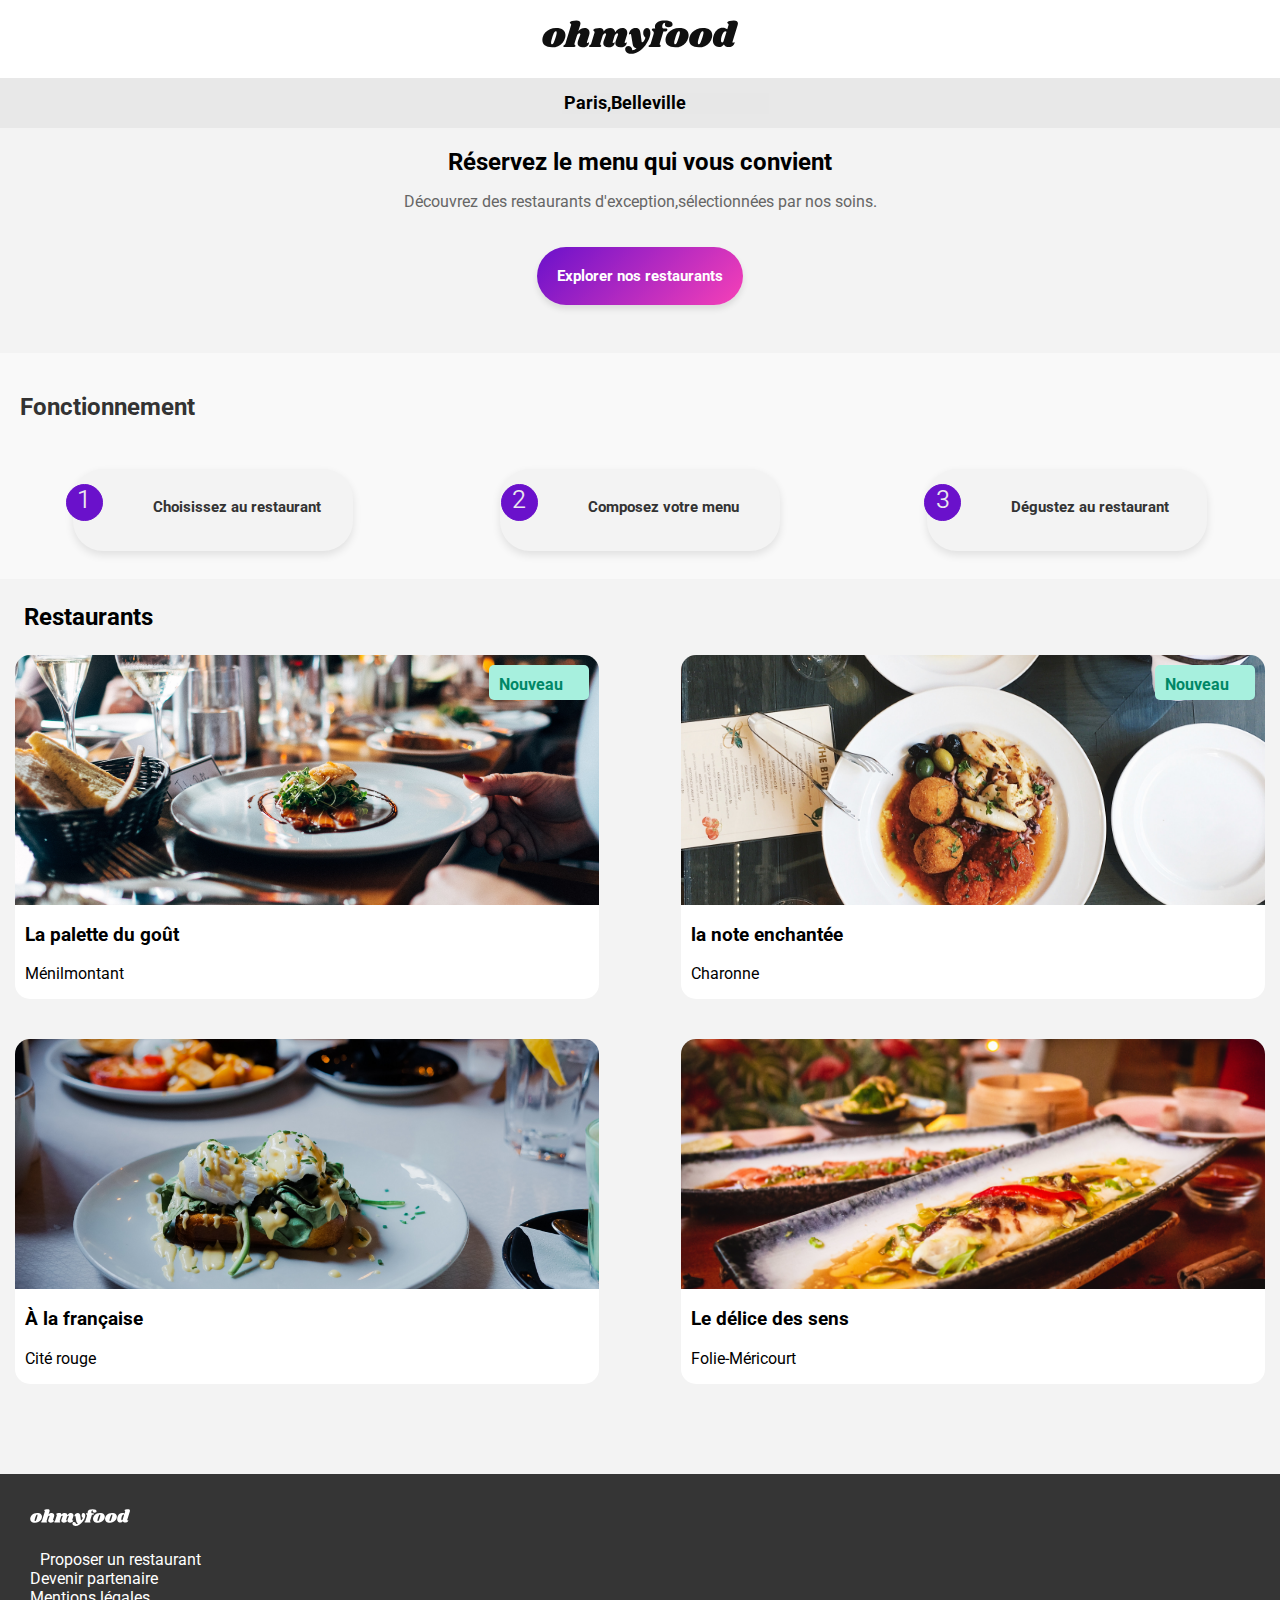
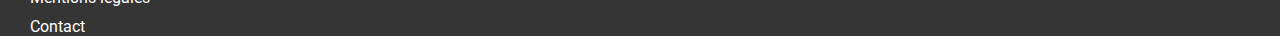
==== commit db2178a9: "modifs sur des liens" ====
--- a/index.html
+++ b/index.html
@@ -87,7 +87,7 @@
                     </div>
                 </article>
             </a>
-            <a href="#">
+            <a href="restaurants/menu.lanoteenchantee.html">
                 <article class="card-restaurant">
                     <img src="./images/restaurants/stil-u2Lp8tXIcjw-unsplash.jpg" alt="la note enchantée">
                     <div class="tag"><span>Nouveau</span></div>
@@ -98,7 +98,7 @@
                     </div>
                 </article>
             </a>
-            <a href="#">
+            <a href="restaurants/menu.alafrancaise.html">
                 <article class="card-restaurant">
                     <img src="./images/restaurants/toa-heftiba-DQKerTsQwi0-unsplash.jpg" alt="A la francaise">
                     <div class="card-content">
@@ -108,7 +108,7 @@
                     </div>
                 </article>
             </a>
-            <a href="#">
+            <a href="restaurants/menu.ledelicedessens.html">
                 <article class="card-restaurant">
                     <img src="./images/restaurants/louis-hansel-shotsoflouis-qNBGVyOCY8Q-unsplash.jpg" alt="Le delice des sens">                    
                     <div class="card-content">
--- a/SASS/style.css
+++ b/SASS/style.css
@@ -1,3 +1,4 @@
+@charset "UTF-8";
 * {
   font-family: "Roboto", sans-serif;
 }
@@ -327,6 +328,21 @@
 }
 
 /*******media queries*******/
+@media (min-width: 1024px) {
+  .container-restaurant {
+    display: flex;
+    flex-wrap: wrap;
+    justify-content: space-between; /* Pour espacer les éléments */
+  }
+  .container-restaurant a {
+    width: 48%; /* Chaque image occupe environ la moitié de la ligne */
+    margin-bottom: 20px; /* Espacement vertical entre les lignes */
+  }
+  .container-restaurant img {
+    width: 100%;
+    height: 250px;
+  }
+}
 .fa-sharp.fa-solid.fa-arrow-left {
   font-size: x-large;
   color: black;
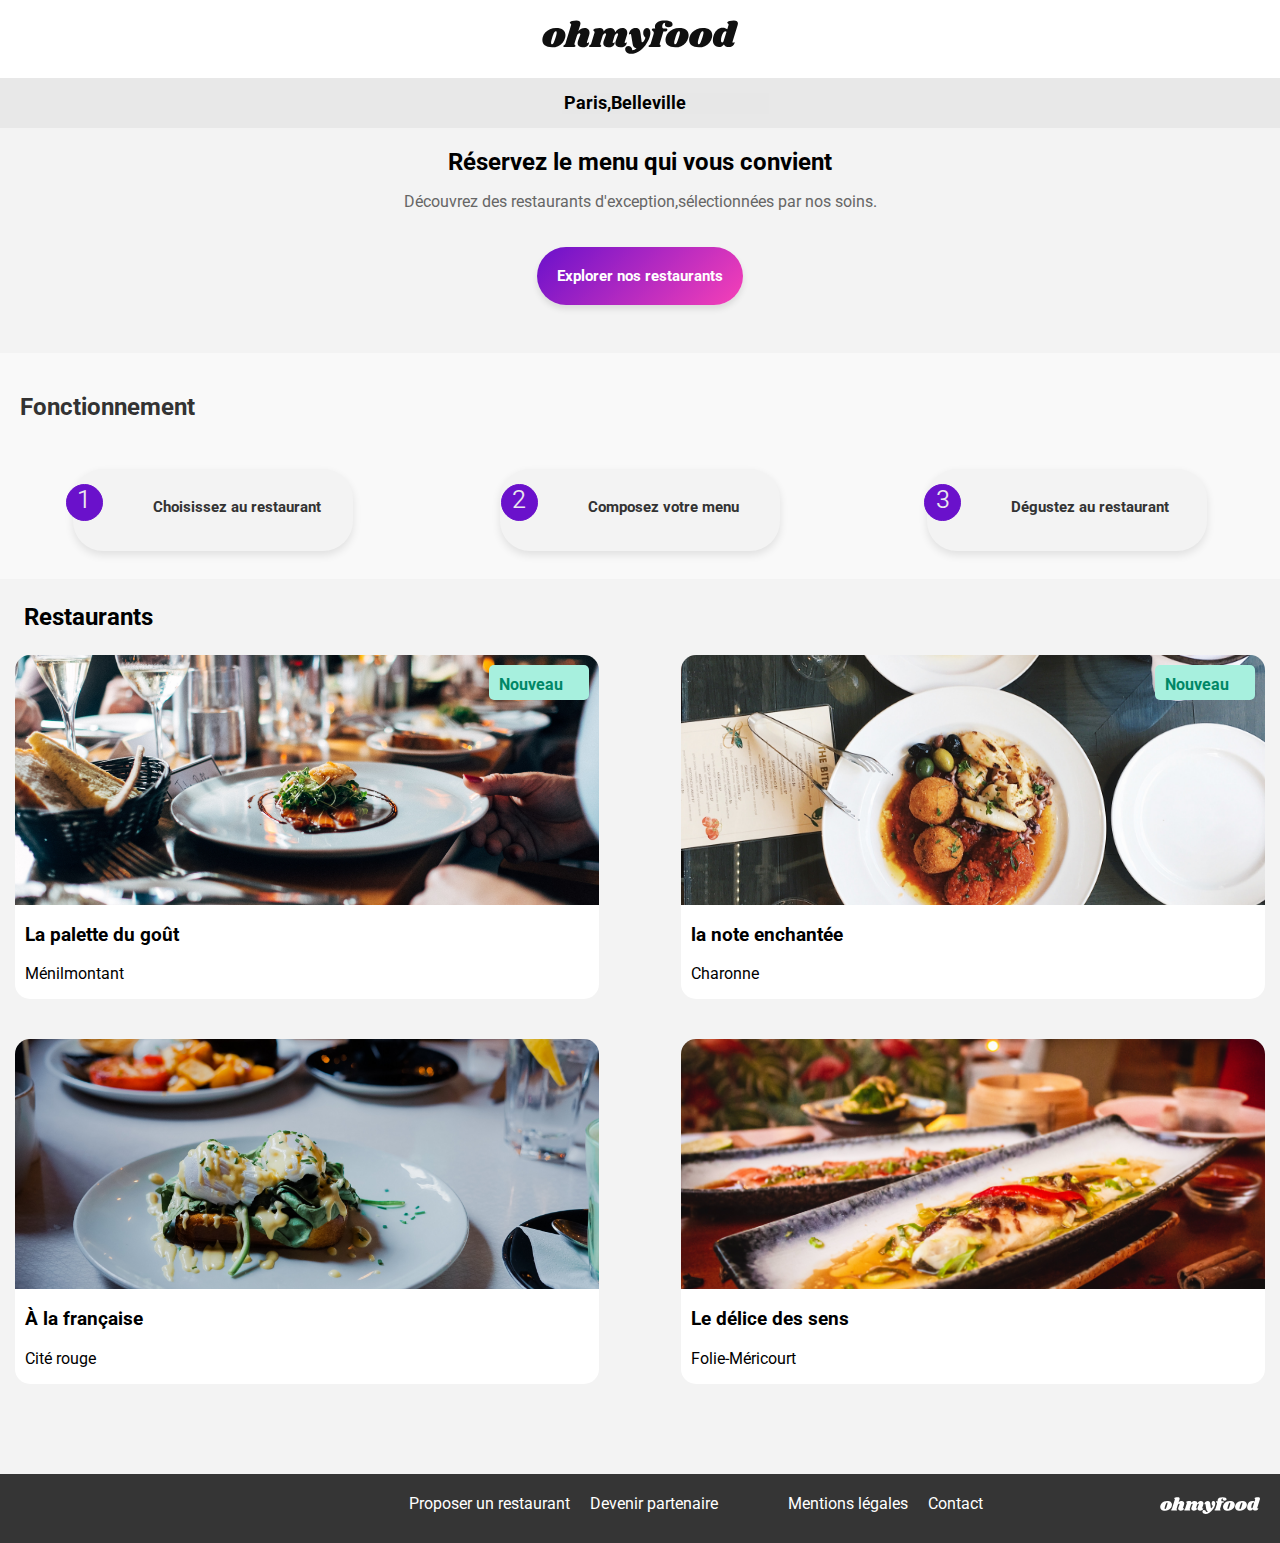
==== commit e2e617f0: "petites modfs" ====
--- a/index.html
+++ b/index.html
@@ -76,7 +76,7 @@
         <h2 class="title-restaurant">Restaurants</h2>
             
         <div class="container-restaurant">
-            <a href="restaurants/menu.lapalettedugout.html">
+            <a href="restaurants/menu-lapalettedugout.html">
                 <article class="card-restaurant">                   
                     <img src="./images/restaurants/jay-wennington-N_Y88TWmGwA-unsplash.jpg" alt="la palette du gout">
                     <div class="tag"><span>Nouveau</span></div>
@@ -87,7 +87,7 @@
                     </div>
                 </article>
             </a>
-            <a href="restaurants/menu.lanoteenchantee.html">
+            <a href="restaurants/menu-lanoteenchantee.html">
                 <article class="card-restaurant">
                     <img src="./images/restaurants/stil-u2Lp8tXIcjw-unsplash.jpg" alt="la note enchantée">
                     <div class="tag"><span>Nouveau</span></div>
@@ -98,7 +98,7 @@
                     </div>
                 </article>
             </a>
-            <a href="restaurants/menu.alafrancaise.html">
+            <a href="restaurants/menu-alafrancaise.html">
                 <article class="card-restaurant">
                     <img src="./images/restaurants/toa-heftiba-DQKerTsQwi0-unsplash.jpg" alt="A la francaise">
                     <div class="card-content">
@@ -108,7 +108,7 @@
                     </div>
                 </article>
             </a>
-            <a href="restaurants/menu.ledelicedessens.html">
+            <a href="restaurants/menu-ledelicedessens.html">
                 <article class="card-restaurant">
                     <img src="./images/restaurants/louis-hansel-shotsoflouis-qNBGVyOCY8Q-unsplash.jpg" alt="Le delice des sens">                    
                     <div class="card-content">
--- a/SASS/style.css
+++ b/SASS/style.css
@@ -159,7 +159,7 @@
   border-top-left-radius: 35px;
   padding-top: 15px;
   position: relative;
-  top: -33px;
+  margin-top: -30px;
 }
 
 h1 {
@@ -395,10 +395,63 @@
   margin-bottom: 10px;
 }
 
+/*******media queries*******/
+@media (min-width: 1024px) {
+  .menu_restaurant {
+    margin-left: 150px;
+    margin-right: 150px;
+    margin-top: -40px;
+  }
+  .title_restaurant {
+    display: flex;
+    justify-content: center;
+  }
+  .menu h3 {
+    margin-left: 50px;
+  }
+  .menucontent {
+    margin-left: 50px;
+    margin-right: 50px;
+    position: relative;
+  }
+  footer ul li:nth-last-child(3) {
+    padding-right: 10px; /* Ajoute de l'espace à droite du troisième dernier élément */
+  }
+  footer {
+    position: relative; /* Assurez-vous que le footer est positionné par rapport à son conteneur */
+    padding: 20px 0; /* Ajoutez un padding si nécessaire */
+  }
+  footer ul {
+    display: flex;
+    flex-direction: row;
+    justify-content: center; /* Centrez les éléments horizontalement */
+    gap: 20px; /* Espacement entre les éléments */
+    margin-left: 250px;
+  }
+  footer ul li:nth-last-child(3) {
+    margin-right: 40px; /* Ajoute de l'espace à droite du troisième dernier élément */
+  }
+  footer .container-logo {
+    position: absolute; /* Positionnement absolu pour placer le logo */
+    top: -12px; /* Positionne le logo à 20px du bas du footer */
+    right: 20px; /* Positionne le logo à 20px de la droite du footer */
+  }
+}
+.information {
+  margin-right: 148px;
+  margin-left: 0px;
+}
+
+.footermenu {
+  display: flex;
+  flex-direction: row;
+  justify-content: center;
+  gap: 20px;
+}
+
 /*****footermenu*****/
 .footermenu {
   position: relative;
-  top: -33px;
 }
 
 .menu {
@@ -420,7 +473,12 @@
   justify-content: space-between;
   align-items: start;
   font-family: Arial, sans-serif;
-  position: relative;
+}
+.menu .menucontent p {
+  width: 100%;
+  white-space: nowrap;
+  overflow: hidden;
+  text-overflow: ellipsis;
 }
 .menu .menucontent .menu_title {
   font-size: 1.1rem;
@@ -444,4 +502,6 @@
   top: 50%;
   transform: translateY(-50%);
   text-align: right;
-}/*# sourceMappingURL=style.css.map */+}
+
+/*****checkmenu*****//*# sourceMappingURL=style.css.map */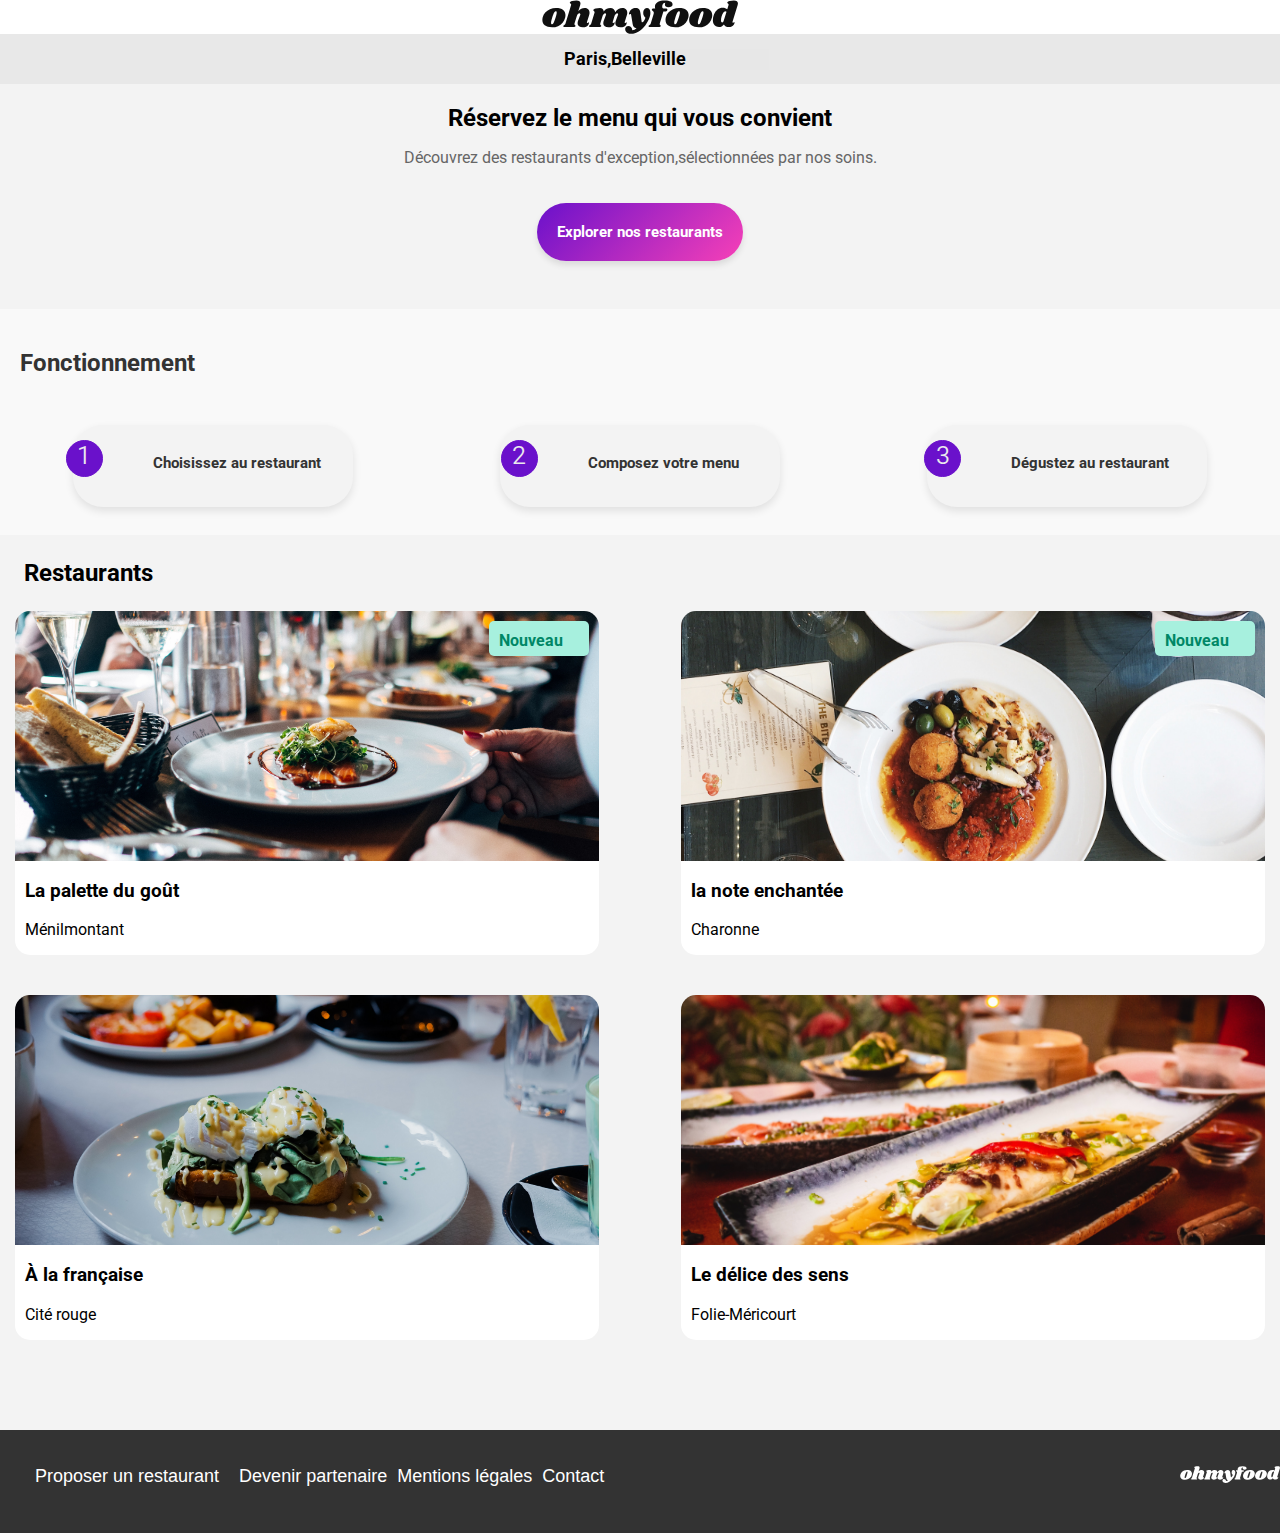
==== commit 9c003f0e: "modifications des cartes et position coeurs" ====
--- a/index.html
+++ b/index.html
@@ -16,7 +16,7 @@
 <body>
     <div class="main-container">
         <header class="header">
-            <div class="container-logo">
+            <div class="container_logo">
                <img src="./images/logo/ohmyfood@2x.svg" alt="logo ohmyfood">   
             </div>
         </header>
@@ -83,7 +83,7 @@
                     <div class="card-content">
                         <h3 class="restaurantname">La palette du goût</h3>                        
                         <p class="restaurantlocation">Ménilmontant</p>
-                        <i class="fa-regular fa-heart"></i>
+                        <i class="fa-solid fa-heart heart-icon"></i>
                     </div>
                 </article>
             </a>
@@ -94,7 +94,7 @@
                     <div class="card-content">
                         <h3 class="restaurantname">la note enchantée</h3>                                             
                         <p class="restaurantlocation">Charonne</p>
-                        <i class="fa-solid fa-heart"></i>
+                        <i class="fa-solid fa-heart heart-icon"></i>
                     </div>
                 </article>
             </a>
@@ -104,7 +104,7 @@
                     <div class="card-content">
                         <h3 class="restaurantname">À la française</h3>                       
                         <p class="restaurantlocation">Cité rouge</p>
-                        <i class="fa-regular fa-heart"></i>
+                        <i class="fa-solid fa-heart heart-icon"></i>
                     </div>
                 </article>
             </a>
@@ -114,7 +114,7 @@
                     <div class="card-content">
                         <h3 class="restaurantname">Le délice des sens</h3>                        
                         <p class="restaurantlocation">Folie-Méricourt</p>
-                        <i class="fa-regular fa-heart"></i>
+                        <i class="fa-solid fa-heart heart-icon"></i>
                     </div>
                 </article>
             </a>    
@@ -123,7 +123,7 @@
 </main>
             <!--footer-->
     
-<footer>
+<footer class="footermenu">
     <div class="information">
         <div class="container-logo">
             <img src="./images/logo/ohmyfood@2x.svg" alt="logo ohmyfood">   
--- a/SASS/style.css
+++ b/SASS/style.css
@@ -290,7 +290,7 @@
   color: black;
 }
 
-.fa-regular.fa-heart {
+.heart-icon {
   font-size: 25px;
   color: black;
   position: absolute;
@@ -298,51 +298,38 @@
   top: 20px;
 }
 
-.fa-solid.fa-heart {
-  font-size: 25px;
-  color: rgb(151, 71, 255);
-  position: absolute;
-  right: 20px;
-  bottom: 20px;
-}
-
 /*****menurestauraurant*****/
 .title_restaurant {
   margin-left: 15px;
+  position: relative;
 }
 .title_restaurant .fa-regular.fa-heart {
   font-size: 30px;
   color: black;
   position: absolute;
-  right: 20px;
+  right: 200px;
   top: 40px;
 }
 
-header, container-logo {
-  margin-top: 20px;
-  margin-bottom: 20px;
-  display: flex;
-  flex-direction: column;
-  align-items: center;
-  position: relative;
-}
-
-/*******media queries*******/
 @media (min-width: 1024px) {
-  .container-restaurant {
-    display: flex;
-    flex-wrap: wrap;
-    justify-content: space-between; /* Pour espacer les éléments */
-  }
-  .container-restaurant a {
-    width: 48%; /* Chaque image occupe environ la moitié de la ligne */
-    margin-bottom: 20px; /* Espacement vertical entre les lignes */
-  }
-  .container-restaurant img {
-    width: 100%;
-    height: 250px;
-  }
-}
+  .title_restaurant {
+    margin-left: 15px;
+    position: relative;
+  }
+  .title_restaurant .fa-regular.fa-heart {
+    font-size: 30px;
+    color: black;
+    position: absolute;
+    right: 382px;
+    top: 24px;
+  }
+}
+.container_logo {
+  display: flex;
+  justify-content: center;
+  position: relative;
+}
+
 .fa-sharp.fa-solid.fa-arrow-left {
   font-size: x-large;
   color: black;
@@ -352,51 +339,274 @@
 }
 
 /*****footercommun*****/
-footer {
-  background-color: rgb(53, 53, 53);
+.footermenu {
+  background-color: #333; /* Fond sombre comme sur l'image */
+  color: blanc; /* Texte blanc */
+  padding: 20px;
+  text-align: left;
+}
+
+.container-logo img {
+  width: 100px; /* Ajustez la taille du logo si nécessaire */
+  margin-bottom: 20px;
+  filter: brightness(0) invert(1);
 }
 
 .information {
+  margin-left: 20px;
+}
+
+ul {
+  list-style: none;
+  padding: 0;
+}
+
+ul li {
+  margin-bottom: 10px;
+}
+
+.footerlink {
+  color: white;
+  text-decoration: none;
+  font-family: "Arial", sans-serif; /* Police similaire */
+  font-size: 18px;
+  display: flex;
+  align-items: center;
+}
+
+.footerlink i {
+  margin-right: 10px; /* Espace entre l'icône et le texte */
+}
+
+.footerlink:hover {
+  text-decoration: underline;
+}
+
+.menucontent {
+  border: transpanrent;
+  background-color: #fff;
+  border-radius: 12px;
+  box-shadow: 0 2px 8px rgba(0, 0, 0, 0.1);
+  padding: 5px;
+  margin-bottom: 10px;
   display: flex;
   flex-direction: column;
-  flex-wrap: nowrap;
-  margin-left: 30px;
-}
-
-footer .container-logo img {
-  width: 100px;
-  height: auto;
-  margin-bottom: 20px;
-  margin-top: 35px;
-  filter: brightness(0) invert(1);
-}
-
-footer ul {
-  list-style-type: none;
-  padding-left: 0;
+  align-items: flex-start;
+  position: relative;
+  height: 70px;
+  width: 80%;
+  overflow: hidden;
+}
+
+.description {
+  display: flex;
+  flex-direction: column;
+  width: 103%;
+}
+
+.menu_title {
+  margin-bottom: -25px;
+}
+
+.menu_subtitle {
+  display: flex;
+  justify-content: space-between;
+  align-items: center;
+  width: 100%;
+  font-size: 0.9rem;
+  color: #777;
   margin: 0;
-}
-
-a.footerlink {
+  flex: 1;
+}
+
+.menu > h3 {
+  margin-left: 16px;
+  font-weight: 300;
+}
+
+.animationprix {
+  display: flex;
+  align-items: center;
+  height: 100%;
+  position: relative;
+  bottom: 38px;
+  justify-content: flex-end;
+}
+
+.euro {
+  font-weight: bold;
+  margin-right: 10px; /* Ajustez l'espace entre le prix et l'icône */
+  position: absolute;
+}
+
+.menu_card_check {
+  margin-left: 5px;
+  display: flex;
+  align-items: center;
+  height: 90px;
+  width: 53px;
+  background-color: lightgreen;
+  position: absolute;
+  border-radius: 0px 12px 12px 0px;
+  margin-right: -50px;
+  opacity: 0;
+  bottom: -36px;
+  transition: all 0.3s ease-in-out;
+}
+
+.menucontent:hover .menu_card_check {
+  opacity: 1;
+  transform: translateX(-40px); /* Apparition et déplacement à gauche */
+  transition: all 0.3s ease-in-out;
+}
+
+.menucontent:hover .euro {
+  transform: translateX(-40px); /* Déplace le prix vers la gauche */
+  transition: all 0.3s ease-in-out; /* Animation fluide */
+}
+
+.fa-circle-check {
+  font-size: 25px;
+  /* Ajustez la taille de l'icône si nécessaire */
   color: white;
-  gap: 15px;
-}
-
-i.fa-solid.fa-utensils {
-  padding-right: 10px;
-  margin-bottom: 10px;
-}
-
-i.fa-sharp.fa-solid.fa-handshake-angle {
-  margin-bottom: 10px;
-}
-
-footer ul li:nth-last-child(2) {
-  margin-bottom: 10px;
+  align-items: center;
+  margin-left: 8px;
+  transform: rotate(0deg); /* Position initiale sans rotation */
+  transition: transform 0.5s ease-in-out;
+}
+
+.menu_card_check:hover .fa-circle-check {
+  transform: rotate(360deg); /* Rotation sur hover */
+}
+
+.heart-icon {
+  color: transparent;
+  border: 2px solid transparent;
+  -webkit-text-stroke: 2px black; /* Contour de l'icône */
+  transition: all 0.5s ease-in-out;
+}
+
+.title_restaurant .heart-icon {
+  color: transparent;
+  border: 2px solid transparent;
+  -webkit-text-stroke: 2px black; /* Contour de l'icône */
+  transition: all 0.5s ease-in-out;
+  position: absolute;
+  top: 6px;
+}
+
+.heart-icon:hover {
+  color: violet;
+  background: linear-gradient(45deg, violet, red);
+  -webkit-background-clip: text;
+  background-clip: text;
+  transition: color 0.9s ease-in-out;
 }
 
 /*******media queries*******/
-@media (min-width: 1024px) {
+@media (min-width: 320px) {
+  .menuglobal .menucontent {
+    margin-left: 14px;
+    width: 90%;
+  }
+  .menuglobal > h3 {
+    margin-left: 10px;
+  }
+  .title_restaurant .heart-icon {
+    color: transparent;
+    border: 2px solid transparent;
+    -webkit-text-stroke: 2px black;
+    transition: all 0.5s ease-in-out;
+    position: absolute;
+    top: 6px;
+    right: 45px;
+  }
+}
+@media (min-width: 320px) and (min-width: 768px) {
+  .menuglobal .menucontent {
+    margin-left: 14px;
+    width: 90%;
+  }
+  .footermenu ul {
+    display: flex;
+    gap: 10px;
+    margin-left: -15px;
+    position: relative;
+  }
+  .information {
+    margin-left: 20px;
+  }
+  .information .container-logo {
+    position: absolute;
+    right: 0px;
+  }
+  .menuglobal {
+    margin-left: 35px;
+  }
+  .menuglobal > h3 {
+    margin-left: 10px;
+  }
+  .euro {
+    font-weight: bold;
+    margin-right: 25px; /* Ajustez l'espace entre le prix et l'icône */
+    position: absolute;
+  }
+  .menu_card_check {
+    margin-left: 5px;
+    display: flex;
+    align-items: center;
+    height: 90px;
+    width: 90px;
+    background-color: lightgreen;
+    position: absolute;
+    border-radius: 0px 12px 12px 0px;
+    margin-right: -50px;
+    opacity: 0;
+    bottom: -36px;
+    transition: all 0.3s ease-in-out;
+  }
+  .title_restaurant {
+    margin-left: 240px;
+    position: relative;
+  }
+  .title_restaurant .heart-icon {
+    color: transparent;
+    border: 2px solid transparent;
+    -webkit-text-stroke: 2px black; /* Contour de l'icône */
+    transition: all 0.5s ease-in-out;
+    position: absolute;
+    top: 6px;
+    left: 242px;
+  }
+  .ordercard {
+    display: flex;
+    align-items: center;
+    justify-content: center;
+    background-color: #fff;
+    border-radius: 30px 30px 30px 30px;
+    position: relative;
+    padding: 15px;
+    text-align: center;
+    margin: 8px;
+    box-shadow: 0 4px 8px rgba(0, 0, 0, 0.1);
+    transition: transform 0.3s ease, box-shadow 0.3s ease;
+    background-color: rgb(243, 243, 243);
+  }
+}
+@media (min-width: 320px) and (min-width: 1024px) {
+  .container-restaurant {
+    display: flex;
+    flex-wrap: wrap;
+    justify-content: space-between; /* Pour espacer les éléments */
+  }
+  .container-restaurant a {
+    width: 48%; /* Chaque image occupe environ la moitié de la ligne */
+    margin-bottom: 20px; /* Espacement vertical entre les lignes */
+  }
+  .container-restaurant img {
+    width: 100%;
+    height: 250px;
+  }
   .menu_restaurant {
     margin-left: 150px;
     margin-right: 150px;
@@ -405,103 +615,63 @@
   .title_restaurant {
     display: flex;
     justify-content: center;
-  }
-  .menu h3 {
-    margin-left: 50px;
+    margin-left: 20px;
   }
   .menucontent {
     margin-left: 50px;
     margin-right: 50px;
     position: relative;
   }
-  footer ul li:nth-last-child(3) {
-    padding-right: 10px; /* Ajoute de l'espace à droite du troisième dernier élément */
-  }
-  footer {
-    position: relative; /* Assurez-vous que le footer est positionné par rapport à son conteneur */
-    padding: 20px 0; /* Ajoutez un padding si nécessaire */
-  }
-  footer ul {
+  .euro {
+    font-weight: bold;
+    margin-right: 45px; /* Ajustez l'espace entre le prix et l'icône */
+    position: absolute;
+  }
+  .menu_card_check {
+    margin-left: 5px;
     display: flex;
-    flex-direction: row;
-    justify-content: center; /* Centrez les éléments horizontalement */
-    gap: 20px; /* Espacement entre les éléments */
-    margin-left: 250px;
-  }
-  footer ul li:nth-last-child(3) {
-    margin-right: 40px; /* Ajoute de l'espace à droite du troisième dernier élément */
-  }
-  footer .container-logo {
-    position: absolute; /* Positionnement absolu pour placer le logo */
-    top: -12px; /* Positionne le logo à 20px du bas du footer */
-    right: 20px; /* Positionne le logo à 20px de la droite du footer */
-  }
-}
-.information {
-  margin-right: 148px;
-  margin-left: 0px;
-}
-
-.footermenu {
-  display: flex;
-  flex-direction: row;
-  justify-content: center;
-  gap: 20px;
-}
-
-/*****footermenu*****/
-.footermenu {
-  position: relative;
-}
-
-.menu {
-  margin: 20px;
-}
-.menu h3 {
-  font-size: 1.2rem;
-  font-weight: 300;
-  margin-bottom: 10px;
-}
-.menu .menucontent {
-  background-color: #fff;
-  border-radius: 12px;
-  box-shadow: 0 2px 8px rgba(0, 0, 0, 0.1);
-  padding: 15px;
-  margin-bottom: 20px;
-  display: flex;
-  flex-direction: column;
-  justify-content: space-between;
-  align-items: start;
-  font-family: Arial, sans-serif;
-}
-.menu .menucontent p {
-  width: 100%;
-  white-space: nowrap;
-  overflow: hidden;
-  text-overflow: ellipsis;
-}
-.menu .menucontent .menu_title {
-  font-size: 1.1rem;
-  font-weight: 600;
-  margin: 0;
-}
-.menu .menucontent .menu_subtitle {
-  font-size: 0.9rem;
-  color: #777;
-  margin: 0;
-  flex: 1;
-  padding-right: 60px;
-}
-.menu .menucontent .euro {
-  font-weight: bold;
-  margin-left: 10px;
-  min-width: 50px;
-  text-align: right;
-  position: absolute;
-  right: 15px;
-  top: 50%;
-  transform: translateY(-50%);
-  text-align: right;
-}
-
-/*****checkmenu*****//*# sourceMappingURL=style.css.map */+    align-items: center;
+    height: 90px;
+    width: 90px;
+    background-color: lightgreen;
+    position: absolute;
+    border-radius: 0px 12px 12px 0px;
+    margin-right: -50px;
+    opacity: 0;
+    bottom: -36px;
+    transition: all 0.3s ease-in-out;
+  }
+  .title_restaurant .heart-icon {
+    color: transparent;
+    border: 2px solid transparent;
+    -webkit-text-stroke: 2px black;
+    transition: all 0.5s ease-in-out;
+    position: absolute;
+    top: 24px;
+    left: 470px;
+  }
+  .footermenu ul {
+    display: flex;
+    gap: 10px;
+    margin-left: -15px;
+    position: relative;
+  }
+  .information {
+    margin-left: 20px;
+  }
+  .information .container-logo {
+    position: absolute;
+    right: 0px;
+  }
+}
+@media (min-width: 1440px) {
+  .title_restaurant .heart-icon {
+    color: transparent;
+    border: 2px solid transparent;
+    -webkit-text-stroke: 2px black;
+    transition: all 0.5s ease-in-out;
+    position: absolute;
+    top: 24px;
+    left: 681px;
+  }
+}/*# sourceMappingURL=style.css.map */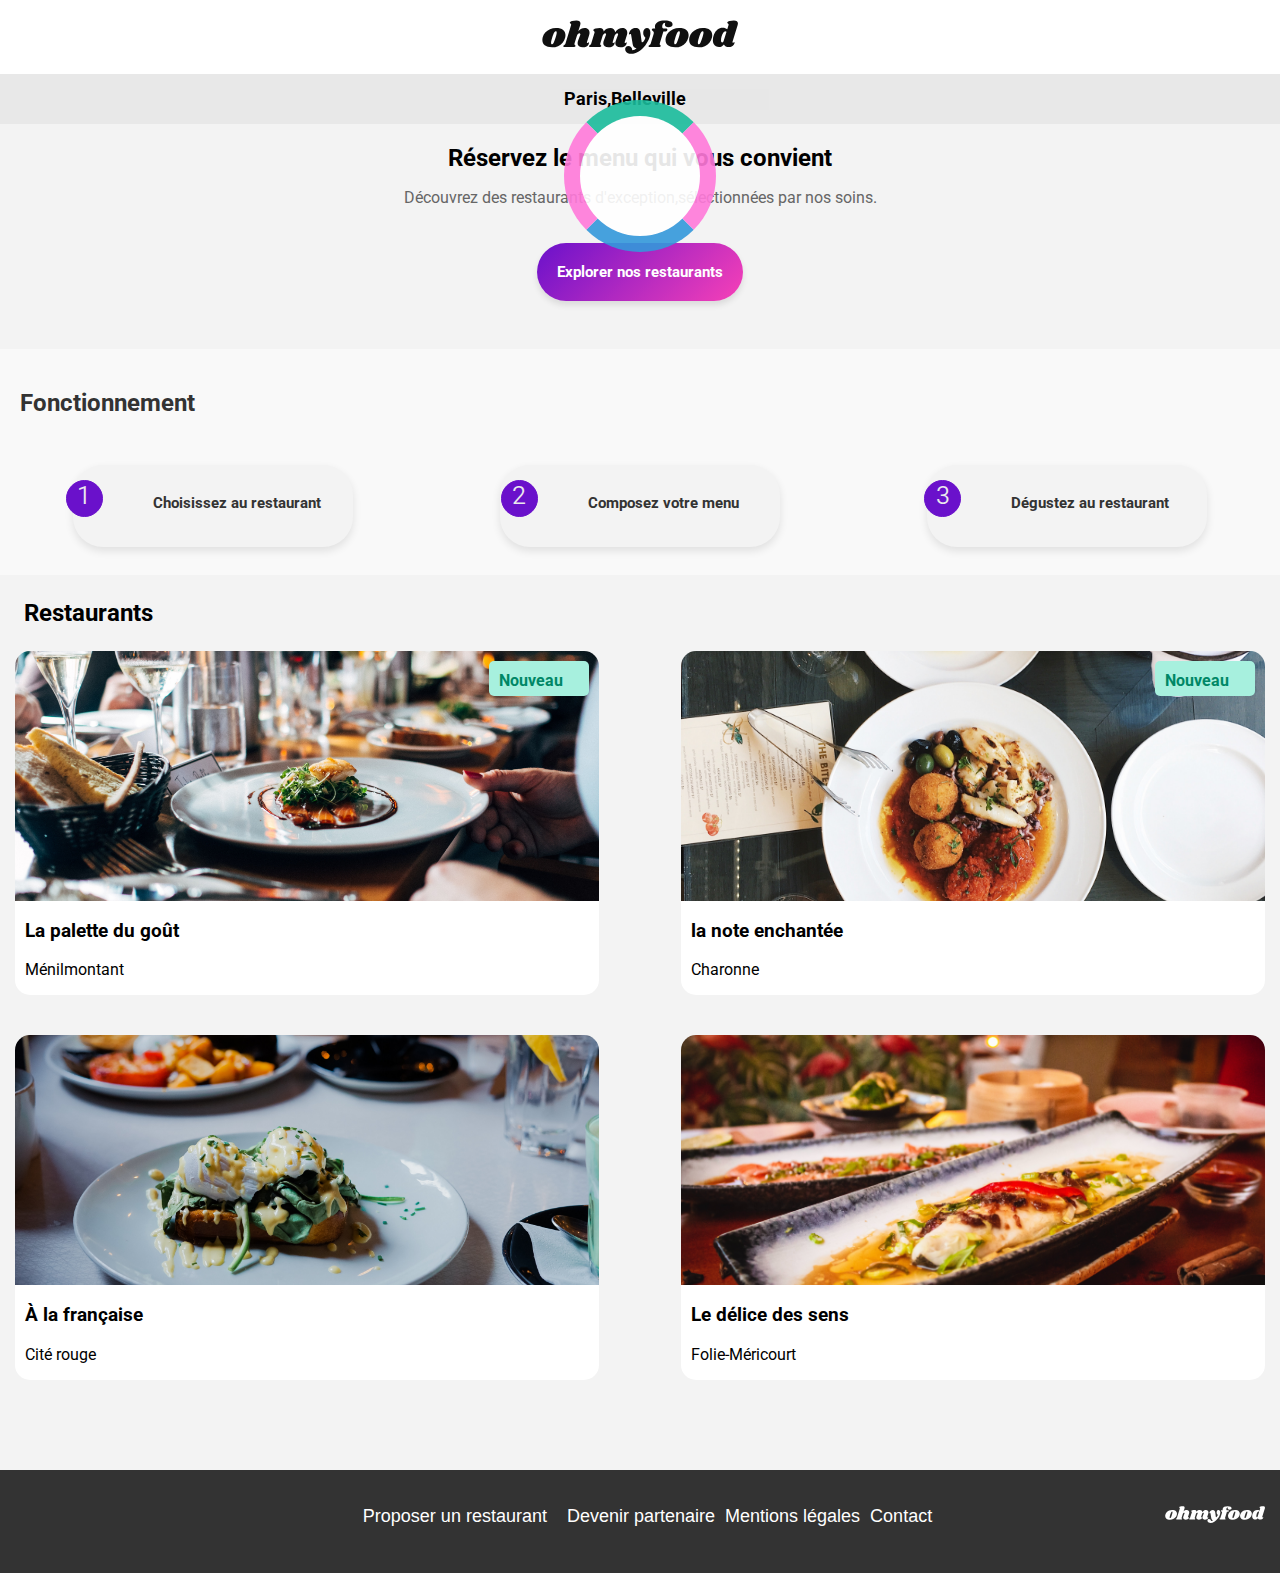
==== commit 19c38aa8: "ajout loeder et corrections coeur et footer" ====
--- a/index.html
+++ b/index.html
@@ -14,6 +14,8 @@
 
 </head>
 <body>
+    <div class="loader"></div>
+
     <div class="main-container">
         <header class="header">
             <div class="container_logo">
--- a/SASS/style.css
+++ b/SASS/style.css
@@ -324,10 +324,63 @@
     top: 24px;
   }
 }
+.loader {
+  position: fixed;
+  margin: auto;
+  margin-top: 100px;
+  margin-bottom: 100px;
+  border: 16px solid #FF79DA;
+  width: 120px;
+  height: 120px;
+  border-top-color: #1abc9c;
+  border-bottom-color: #3498db;
+  border-radius: 50%;
+  animation: disappear 1s;
+  background-color: #ffffff;
+  inset: 0;
+  z-index: 1;
+  opacity: 0.9;
+}
+
+@keyframes disappear {
+  0% {
+    transform: scale(1);
+  }
+  100% {
+    transform: scale(0);
+  }
+}
+@keyframes chargeur {
+  0% {
+    transform: rotate(0deg) scale(1);
+    border-top-color: red;
+    border-bottom-color: red;
+  }
+  25% {
+    border-top-color: #99E2D0;
+    border-bottom-color: #99E2D0;
+  }
+  50% {
+    transform: rotate(360deg) scale(1.15);
+    border-top-color: #d115de;
+    border-bottom-color: #d115de;
+  }
+  75% {
+    border-top-color: #99E2D0;
+    border-bottom-color: #99E2D0;
+  }
+  100% {
+    transform: rotate(720deg) scale(1);
+    border-top-color: #d115de;
+    border-bottom-color: #d115de;
+  }
+}
 .container_logo {
   display: flex;
   justify-content: center;
   position: relative;
+  margin-top: 20px;
+  margin-bottom: 20px;
 }
 
 .fa-sharp.fa-solid.fa-arrow-left {
@@ -383,7 +436,7 @@
 }
 
 .menucontent {
-  border: transpanrent;
+  border: transparent;
   background-color: #fff;
   border-radius: 12px;
   box-shadow: 0 2px 8px rgba(0, 0, 0, 0.1);
@@ -422,6 +475,19 @@
 .menu > h3 {
   margin-left: 16px;
   font-weight: 300;
+  display: inline-block;
+  padding-bottom: 5px; /* Ajuste l'espace entre le texte et le trait */
+  position: relative;
+}
+
+.menu > h3::after {
+  content: "";
+  position: absolute;
+  left: 0;
+  bottom: -5px; /* Ajuste l'espace entre le texte et la ligne */
+  width: 80%; /* Souligner tout le texte */
+  height: 3px; /* Épaisseur du trait */
+  background-color: rgb(153, 226, 208); /* Couleur du trait */
 }
 
 .animationprix {
@@ -444,7 +510,7 @@
   display: flex;
   align-items: center;
   height: 90px;
-  width: 53px;
+  width: 75px;
   background-color: lightgreen;
   position: absolute;
   border-radius: 0px 12px 12px 0px;
@@ -503,6 +569,12 @@
   transition: color 0.9s ease-in-out;
 }
 
+.menu_title h3, .menu_subtitle p {
+  white-space: nowrap; /* Empêche le texte de sauter à la ligne */
+  overflow: hidden; /* Cache le texte qui dépasse */
+  text-overflow: ellipsis; /* Ajoute "..." si le texte dépasse */
+}
+
 /*******media queries*******/
 @media (min-width: 320px) {
   .menuglobal .menucontent {
@@ -521,6 +593,20 @@
     top: 6px;
     right: 45px;
   }
+  .menu_card_check {
+    margin-left: 5px;
+    display: flex;
+    align-items: center;
+    height: 90px;
+    width: 54px;
+    background-color: lightgreen;
+    position: absolute;
+    border-radius: 0px 12px 12px 0px;
+    margin-right: -50px;
+    opacity: 0;
+    bottom: -36px;
+    transition: all 0.3s ease-in-out;
+  }
 }
 @media (min-width: 320px) and (min-width: 768px) {
   .menuglobal .menucontent {
@@ -539,6 +625,7 @@
   .information .container-logo {
     position: absolute;
     right: 0px;
+    margin-right: 15px;
   }
   .menuglobal {
     margin-left: 35px;
@@ -556,7 +643,7 @@
     display: flex;
     align-items: center;
     height: 90px;
-    width: 90px;
+    width: 73px;
     background-color: lightgreen;
     position: absolute;
     border-radius: 0px 12px 12px 0px;
@@ -632,7 +719,7 @@
     display: flex;
     align-items: center;
     height: 90px;
-    width: 90px;
+    width: 75px;
     background-color: lightgreen;
     position: absolute;
     border-radius: 0px 12px 12px 0px;
@@ -655,6 +742,7 @@
     gap: 10px;
     margin-left: -15px;
     position: relative;
+    justify-content: center;
   }
   .information {
     margin-left: 20px;
@@ -662,6 +750,7 @@
   .information .container-logo {
     position: absolute;
     right: 0px;
+    margin-right: 15px;
   }
 }
 @media (min-width: 1440px) {
@@ -670,8 +759,22 @@
     border: 2px solid transparent;
     -webkit-text-stroke: 2px black;
     transition: all 0.5s ease-in-out;
-    position: absolute;
-    top: 24px;
-    left: 681px;
+    display: flex;
+    justify-content: space-around;
+    margin-right: 90px;
+  }
+  .menu_card_check {
+    margin-left: 5px;
+    display: flex;
+    align-items: center;
+    height: 90px;
+    width: 85px;
+    background-color: lightgreen;
+    position: absolute;
+    border-radius: 0px 12px 12px 0px;
+    margin-right: -50px;
+    opacity: 0;
+    bottom: -36px;
+    transition: all 0.3s ease-in-out;
   }
 }/*# sourceMappingURL=style.css.map */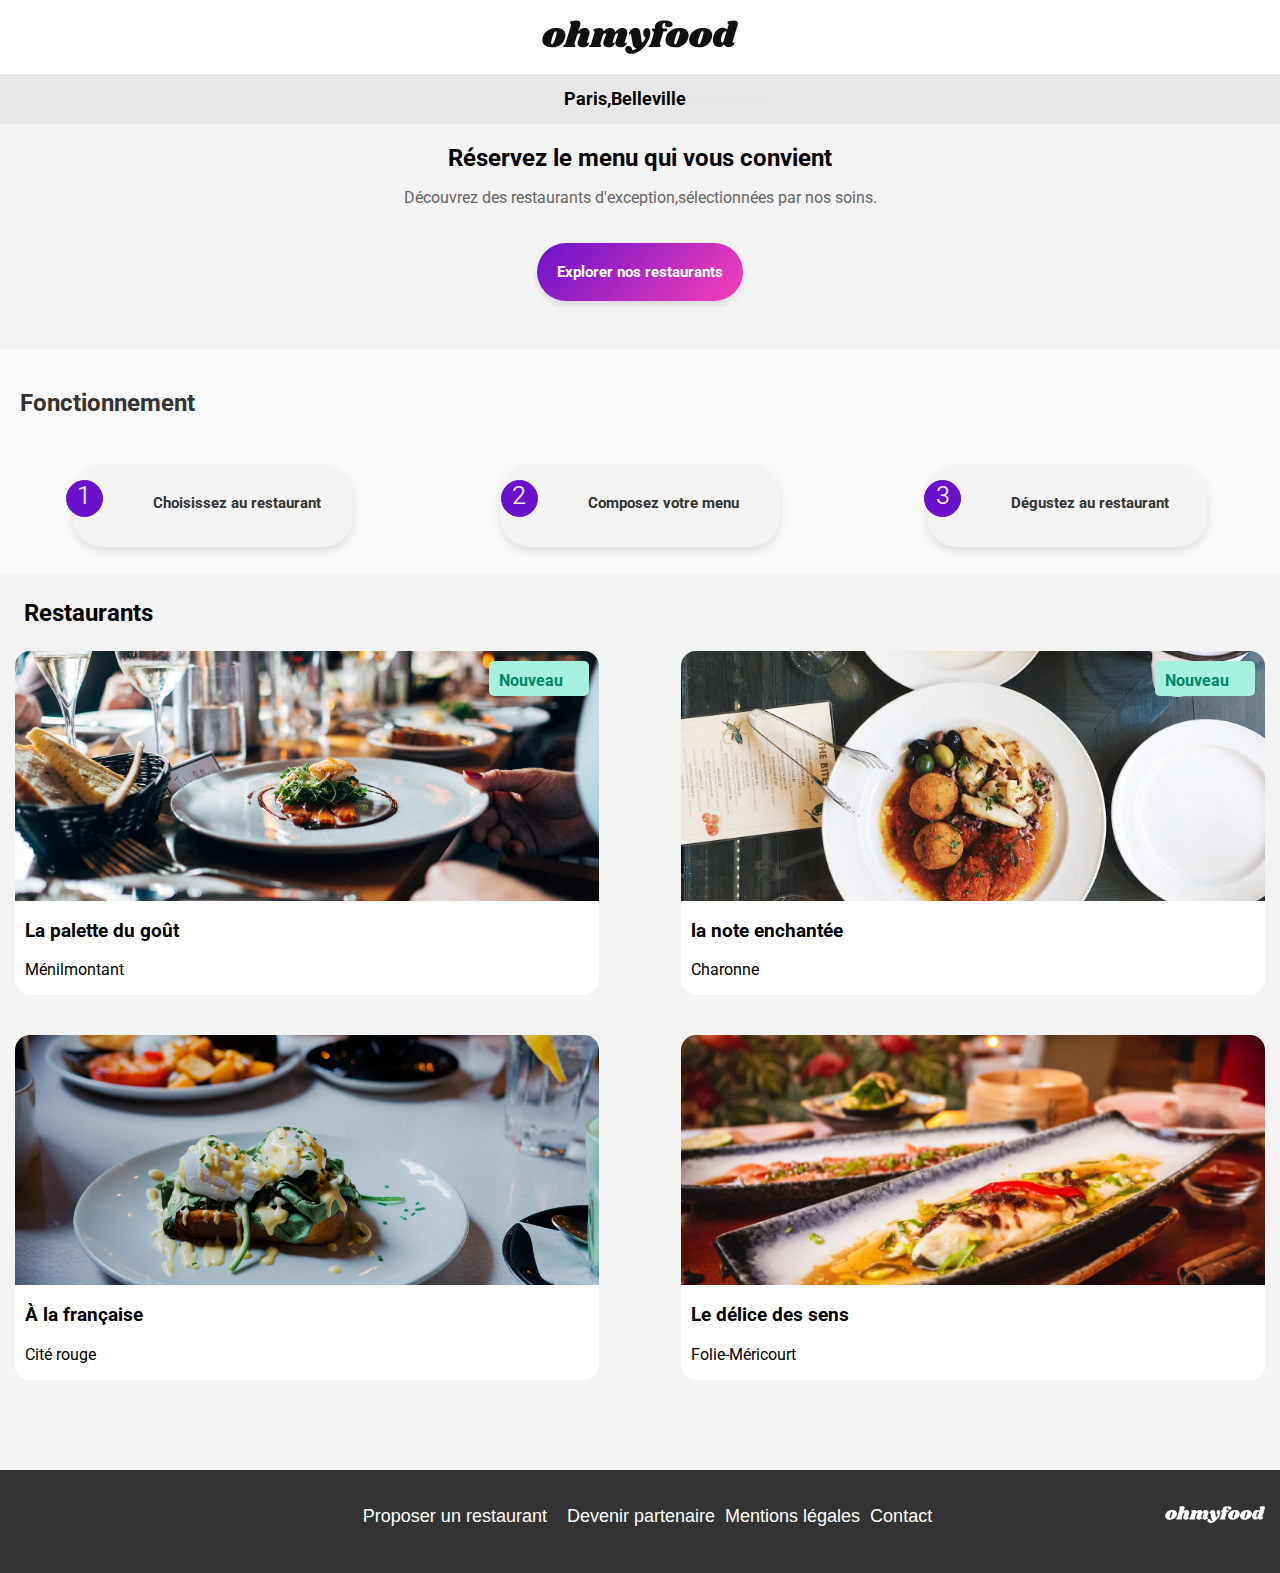
==== commit be7dd041: "modifications html et css pour menus" ====
--- a/index.html
+++ b/index.html
@@ -14,8 +14,10 @@
 
 </head>
 <body>
+    <div class="load">
     <div class="loader"></div>
-
+    </div>
+        
     <div class="main-container">
         <header class="header">
             <div class="container_logo">
--- a/SASS/style.css
+++ b/SASS/style.css
@@ -325,7 +325,6 @@
   }
 }
 .loader {
-  position: fixed;
   margin: auto;
   margin-top: 100px;
   margin-bottom: 100px;
@@ -342,11 +341,17 @@
   opacity: 0.9;
 }
 
+.load {
+  display: none;
+}
+
 @keyframes disappear {
   0% {
+    opacity: 1;
     transform: scale(1);
   }
   100% {
+    opacity: 0;
     transform: scale(0);
   }
 }
@@ -394,7 +399,7 @@
 /*****footercommun*****/
 .footermenu {
   background-color: #333; /* Fond sombre comme sur l'image */
-  color: blanc; /* Texte blanc */
+  color: white; /* Texte blanc */
   padding: 20px;
   text-align: left;
 }
@@ -443,33 +448,43 @@
   padding: 5px;
   margin-bottom: 10px;
   display: flex;
-  flex-direction: column;
-  align-items: flex-start;
-  position: relative;
+  justify-content: space-between;
+  flex-wrap: nowrap;
   height: 70px;
   width: 80%;
   overflow: hidden;
+  text-overflow: ellipsis;
+  align-items: center;
 }
 
 .description {
-  display: flex;
-  flex-direction: column;
-  width: 103%;
-}
-
-.menu_title {
-  margin-bottom: -25px;
-}
-
-.menu_subtitle {
-  display: flex;
-  justify-content: space-between;
-  align-items: center;
-  width: 100%;
-  font-size: 0.9rem;
-  color: #777;
+  flex-grow: 1; /* Permet à la description de prendre tout l'espace disponible */
+  flex-shrink: 1; /* Permet à la description de se réduire */
+  min-width: 0; /* Important : empêche l'élément de dépasser et permet la troncature */
+  width: 80%;
+}
+
+.description h3, p {
+  white-space: nowrap; /* Empêche le texte de sauter à la ligne */
+  overflow: hidden; /* Cache le texte qui dépasse */
+  text-overflow: ellipsis; /* Ajoute "..." si le texte dépasse */
+  display: block;
+}
+
+.menucontent h3 {
   margin: 0;
-  flex: 1;
+  font-size: 18px; /* Ajuste la taille si nécessaire */
+  padding-top: 15px;
+  overflow: hidden;
+  text-overflow: ellipsis;
+}
+
+.menucontent p {
+  margin: 0;
+  padding-top: 3px; /* Ajuste l'espacement entre le titre et le sous-titre */
+  font-size: 14px; /* Ajuste la taille si nécessaire */
+  overflow: hidden;
+  text-overflow: ellipsis;
 }
 
 .menu > h3 {
@@ -493,30 +508,23 @@
 .animationprix {
   display: flex;
   align-items: center;
-  height: 100%;
-  position: relative;
-  bottom: 38px;
-  justify-content: flex-end;
+  flex-shrink: 0;
 }
 
 .euro {
-  font-weight: bold;
-  margin-right: 10px; /* Ajustez l'espace entre le prix et l'icône */
-  position: absolute;
+  margin-top: 23px;
+  font-size: 18px;
 }
 
 .menu_card_check {
   margin-left: 5px;
   display: flex;
   align-items: center;
-  height: 90px;
-  width: 75px;
+  height: 84px;
+  width: 50px;
   background-color: lightgreen;
-  position: absolute;
   border-radius: 0px 12px 12px 0px;
   margin-right: -50px;
-  opacity: 0;
-  bottom: -36px;
   transition: all 0.3s ease-in-out;
 }
 
@@ -567,12 +575,6 @@
   -webkit-background-clip: text;
   background-clip: text;
   transition: color 0.9s ease-in-out;
-}
-
-.menu_title h3, .menu_subtitle p {
-  white-space: nowrap; /* Empêche le texte de sauter à la ligne */
-  overflow: hidden; /* Cache le texte qui dépasse */
-  text-overflow: ellipsis; /* Ajoute "..." si le texte dépasse */
 }
 
 /*******media queries*******/
@@ -597,18 +599,20 @@
     margin-left: 5px;
     display: flex;
     align-items: center;
-    height: 90px;
-    width: 54px;
+    height: 84px;
+    width: 50px;
     background-color: lightgreen;
-    position: absolute;
     border-radius: 0px 12px 12px 0px;
     margin-right: -50px;
     opacity: 0;
-    bottom: -36px;
     transition: all 0.3s ease-in-out;
   }
-}
-@media (min-width: 320px) and (min-width: 768px) {
+  .menucontent h3, p {
+    overflow: hidden; /* Cache le texte qui dépasse */
+    text-overflow: ellipsis; /* Ajoute "..." si le texte dépasse */
+  }
+}
+@media (min-width: 768px) {
   .menuglobal .menucontent {
     margin-left: 14px;
     width: 90%;
@@ -635,21 +639,17 @@
   }
   .euro {
     font-weight: bold;
-    margin-right: 25px; /* Ajustez l'espace entre le prix et l'icône */
-    position: absolute;
   }
   .menu_card_check {
     margin-left: 5px;
     display: flex;
     align-items: center;
-    height: 90px;
-    width: 73px;
+    height: 84px;
+    width: 50px;
     background-color: lightgreen;
-    position: absolute;
     border-radius: 0px 12px 12px 0px;
     margin-right: -50px;
     opacity: 0;
-    bottom: -36px;
     transition: all 0.3s ease-in-out;
   }
   .title_restaurant {
@@ -680,7 +680,7 @@
     background-color: rgb(243, 243, 243);
   }
 }
-@media (min-width: 320px) and (min-width: 1024px) {
+@media (min-width: 1024px) {
   .container-restaurant {
     display: flex;
     flex-wrap: wrap;
@@ -711,21 +711,17 @@
   }
   .euro {
     font-weight: bold;
-    margin-right: 45px; /* Ajustez l'espace entre le prix et l'icône */
-    position: absolute;
   }
   .menu_card_check {
     margin-left: 5px;
     display: flex;
     align-items: center;
-    height: 90px;
-    width: 75px;
+    height: 84px;
+    width: 50px;
     background-color: lightgreen;
-    position: absolute;
     border-radius: 0px 12px 12px 0px;
     margin-right: -50px;
     opacity: 0;
-    bottom: -36px;
     transition: all 0.3s ease-in-out;
   }
   .title_restaurant .heart-icon {
@@ -767,14 +763,12 @@
     margin-left: 5px;
     display: flex;
     align-items: center;
-    height: 90px;
-    width: 85px;
+    height: 84px;
+    width: 50px;
     background-color: lightgreen;
-    position: absolute;
     border-radius: 0px 12px 12px 0px;
     margin-right: -50px;
     opacity: 0;
-    bottom: -36px;
     transition: all 0.3s ease-in-out;
   }
 }/*# sourceMappingURL=style.css.map */